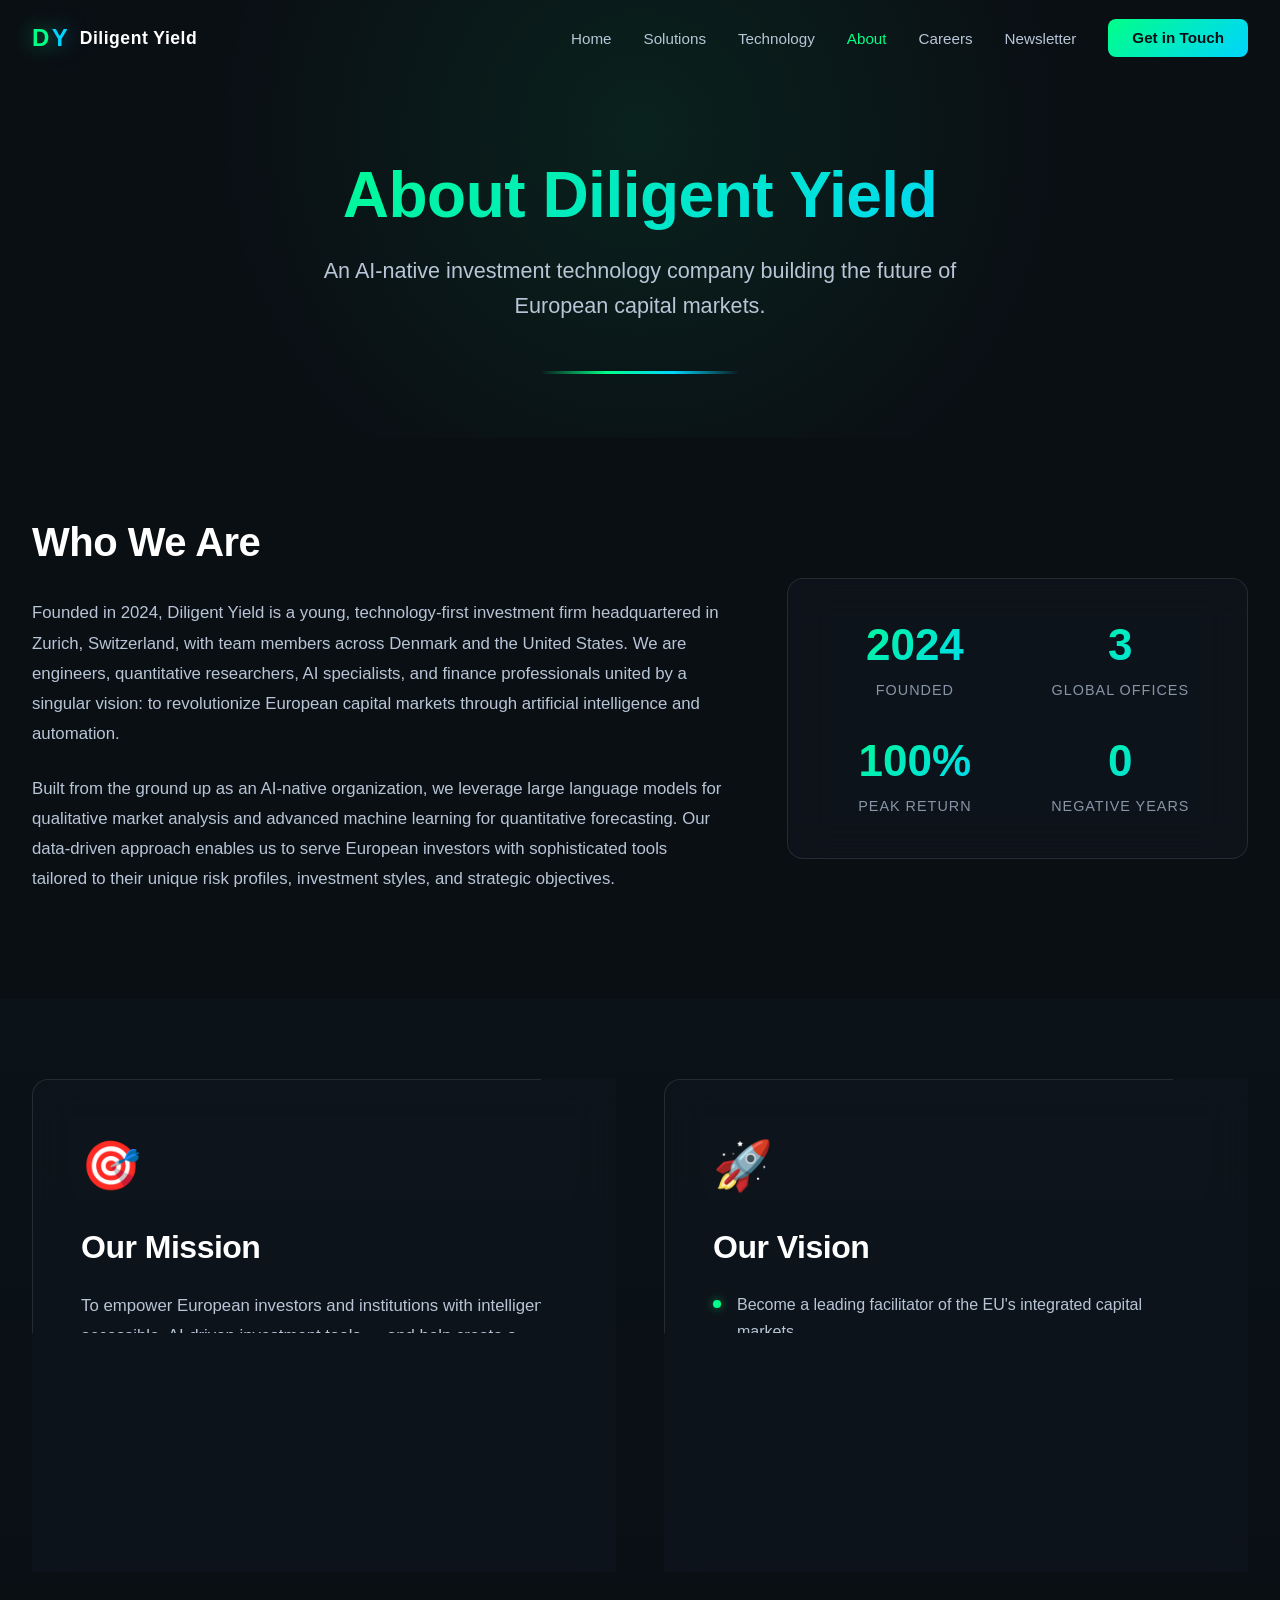
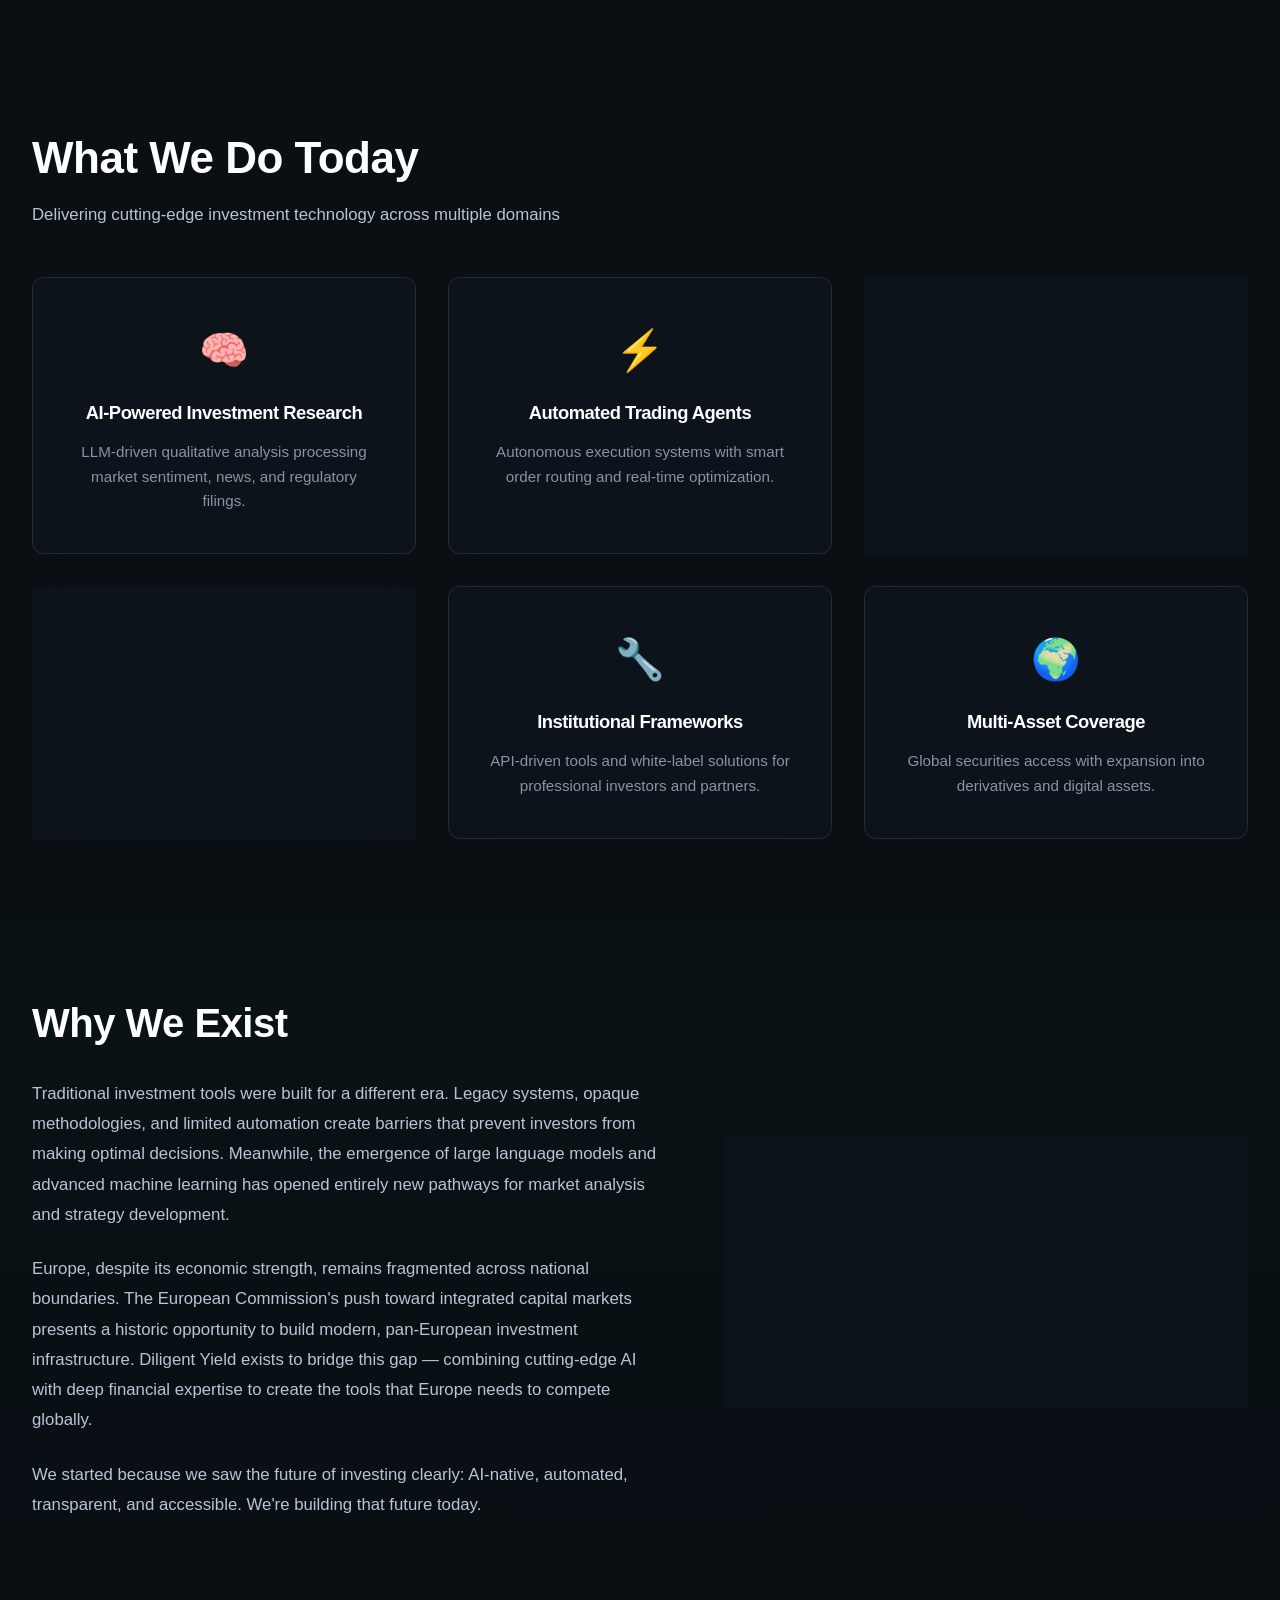
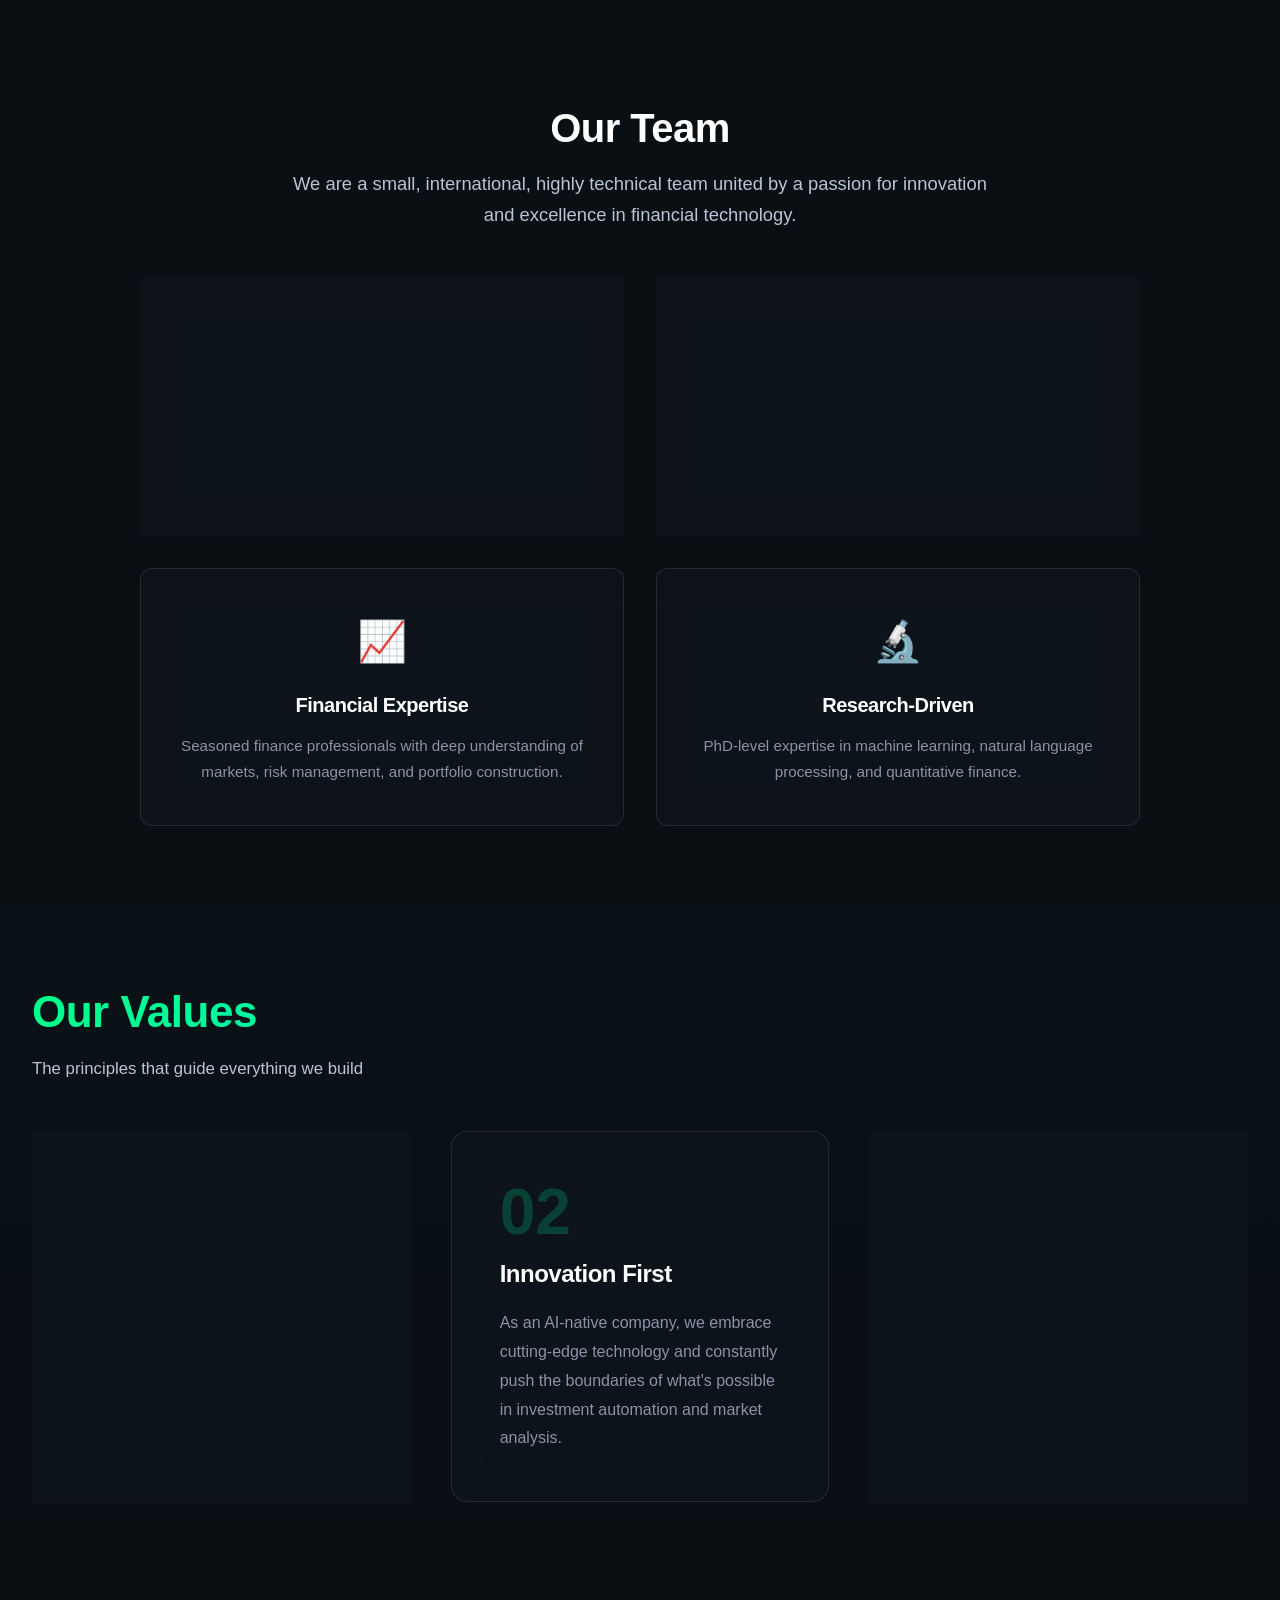
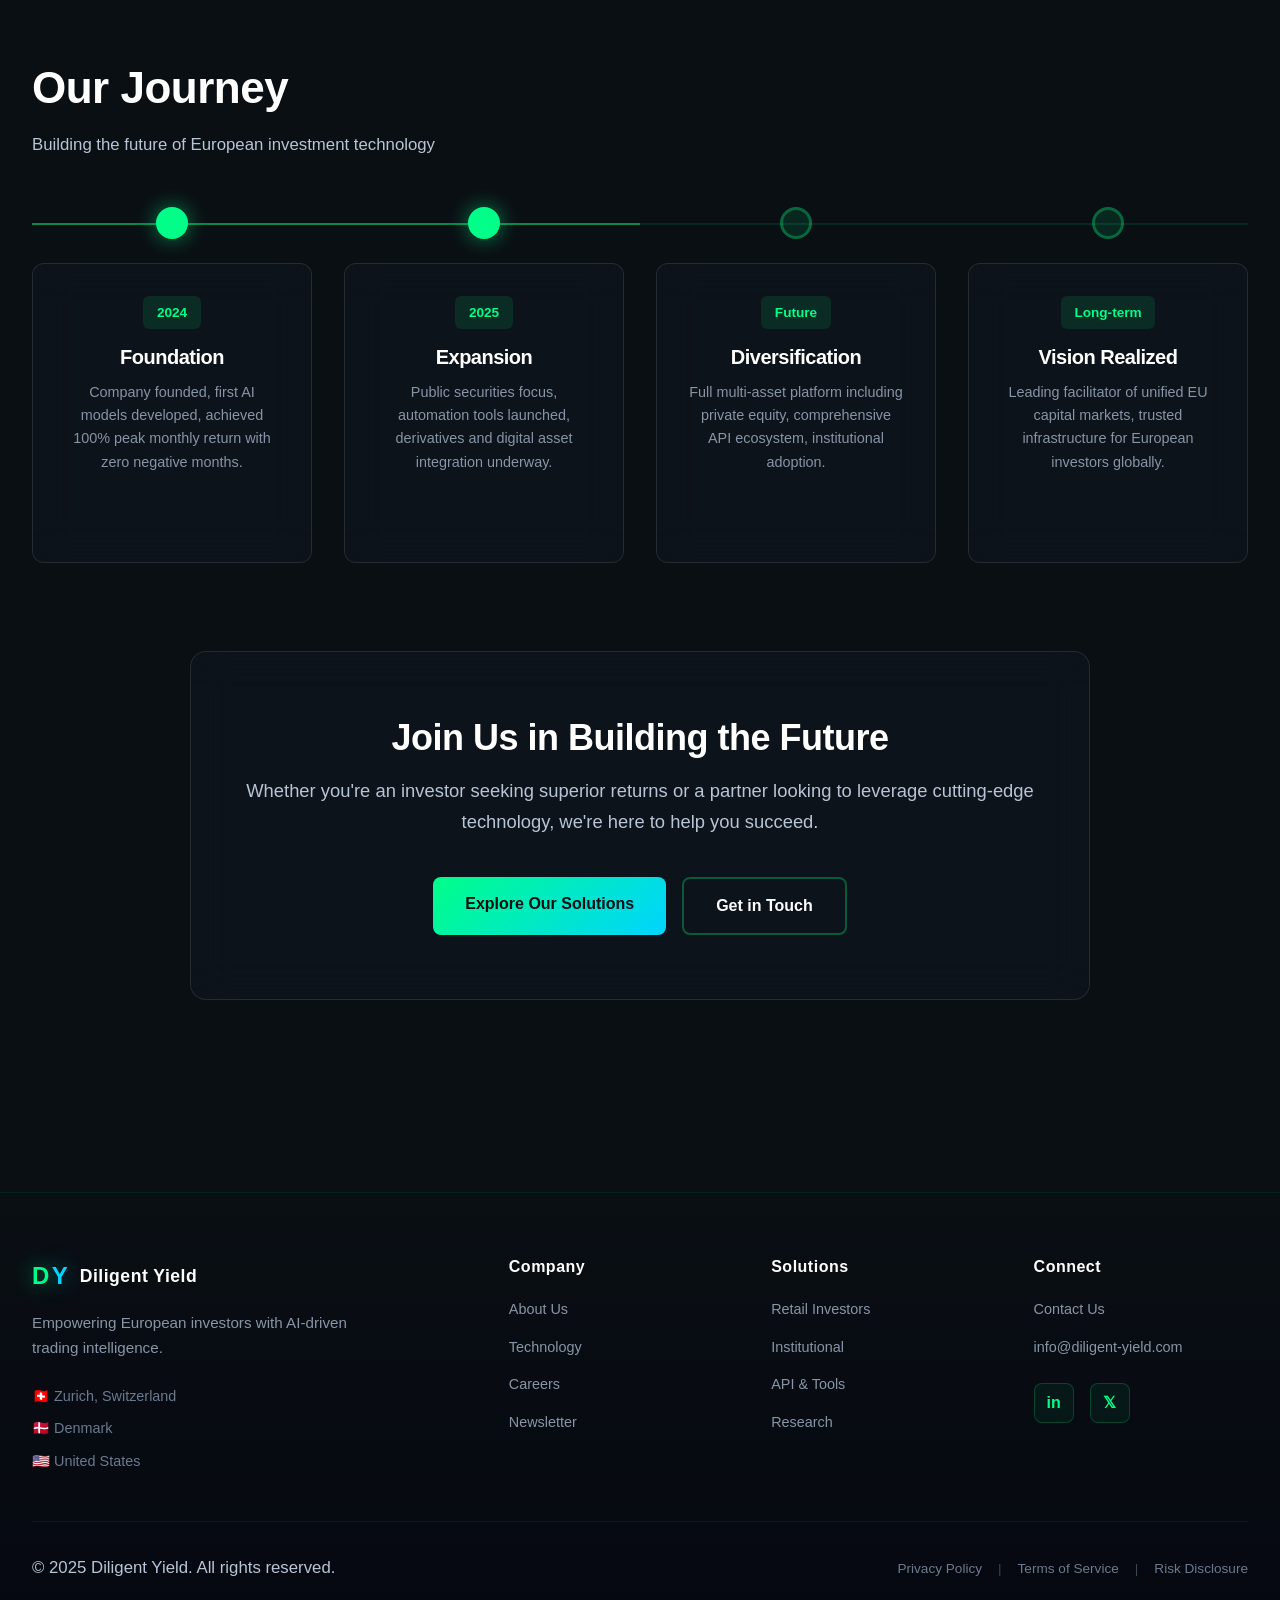
==== about.html @ 65c4cd3b "contact, abouut, technology, careers" ====
<!DOCTYPE html>
<html lang="en">
<head>
  <meta charset="UTF-8">
  <meta name="viewport" content="width=device-width, initial-scale=1.0">
  <meta name="description" content="Learn about Diligent Yield - AI-native investment technology company building the future of European capital markets since 2024.">
  <title>About Us | Diligent Yield</title>
  
  <!-- CSS -->
  <link rel="stylesheet" href="assets/css/main.css">
  <link rel="stylesheet" href="assets/css/navbar.css">
  <link rel="stylesheet" href="assets/css/footer.css">
  <link rel="stylesheet" href="assets/css/about.css">
</head>
<body>
  
  <!-- Navbar -->
  <nav class="navbar" id="navbar">
    <div class="nav-container">
      <a href="index.html" class="nav-logo">
        <div class="logo-icon">
          <span class="logo-d">D</span>
          <span class="logo-y">Y</span>
        </div>
        <span class="logo-text">Diligent Yield</span>
      </a>
      
      <button class="nav-toggle" id="navToggle" aria-label="Toggle navigation">
        <span class="hamburger"></span>
        <span class="hamburger"></span>
        <span class="hamburger"></span>
      </button>
      
      <ul class="nav-menu" id="navMenu">
        <li class="nav-item">
          <a href="index.html" class="nav-link">Home</a>
        </li>
        <li class="nav-item">
          <a href="solutions.html" class="nav-link">Solutions</a>
        </li>
        <li class="nav-item">
          <a href="technology.html" class="nav-link">Technology</a>
        </li>
        <li class="nav-item">
          <a href="about.html" class="nav-link">About</a>
        </li>
        <li class="nav-item">
          <a href="careers.html" class="nav-link">Careers</a>
        </li>
        <li class="nav-item">
          <a href="newsletter.html" class="nav-link">Newsletter</a>
        </li>
        <li class="nav-item">
          <a href="contact.html" class="nav-link nav-link-cta">Get in Touch</a>
        </li>
      </ul>
    </div>
  </nav>

  <!-- Hero Header -->
  <section class="about-hero">
    <div class="container">
      <div class="hero-content">
        <h1>About Diligent Yield</h1>
        <p class="hero-subtitle">
          An AI-native investment technology company building the future of European capital markets.
        </p>
      </div>
    </div>
    <div class="hero-divider"></div>
  </section>

  <!-- Company Overview -->
  <section class="section company-overview">
    <div class="container">
      <div class="overview-content">
        <div class="overview-text">
          <h2>Who We Are</h2>
          <p>
            Founded in 2024, Diligent Yield is a young, technology-first investment firm headquartered 
            in Zurich, Switzerland, with team members across Denmark and the United States. We are 
            engineers, quantitative researchers, AI specialists, and finance professionals united by 
            a singular vision: to revolutionize European capital markets through artificial intelligence 
            and automation.
          </p>
          <p>
            Built from the ground up as an AI-native organization, we leverage large language models 
            for qualitative market analysis and advanced machine learning for quantitative forecasting. 
            Our data-driven approach enables us to serve European investors with sophisticated tools 
            tailored to their unique risk profiles, investment styles, and strategic objectives.
          </p>
        </div>
        <div class="overview-stats glass">
          <div class="stat-block">
            <div class="stat-number">2024</div>
            <div class="stat-label">Founded</div>
          </div>
          <div class="stat-block">
            <div class="stat-number">3</div>
            <div class="stat-label">Global Offices</div>
          </div>
          <div class="stat-block">
            <div class="stat-number">100%</div>
            <div class="stat-label">Peak Return</div>
          </div>
          <div class="stat-block">
            <div class="stat-number">0</div>
            <div class="stat-label">Negative Years</div>
          </div>
        </div>
      </div>
    </div>
  </section>

  <!-- Mission & Vision -->
  <section class="section mission-vision">
    <div class="container">
      <div class="mission-vision-grid">
        
        <!-- Mission -->
        <div class="mission-box glass">
          <div class="box-icon">🎯</div>
          <h2>Our Mission</h2>
          <p>
            To empower European investors and institutions with intelligent, accessible, AI-driven 
            investment tools — and help create a unified, competitive EU capital market.
          </p>
          <p class="box-detail">
            We believe that sophisticated investment technology should not be limited to large 
            institutions. By democratizing access to institutional-grade analytics and automation, 
            we enable retail and institutional investors alike to compete on a global stage.
          </p>
        </div>
        
        <!-- Vision -->
        <div class="vision-box glass">
          <div class="box-icon">🚀</div>
          <h2>Our Vision</h2>
          <div class="vision-list">
            <div class="vision-item">
              <span class="vision-bullet"></span>
              <span>Become a leading facilitator of the EU's integrated capital markets</span>
            </div>
            <div class="vision-item">
              <span class="vision-bullet"></span>
              <span>Use AI, automation, and global data to make Europe more competitive</span>
            </div>
            <div class="vision-item">
              <span class="vision-bullet"></span>
              <span>Provide equal access to global securities for all EU investors</span>
            </div>
            <div class="vision-item">
              <span class="vision-bullet"></span>
              <span>Build infrastructure that institutions and retail investors rely on</span>
            </div>
          </div>
        </div>
        
      </div>
    </div>
  </section>

  <!-- What We Do Today -->
  <section class="section what-we-do">
    <div class="container">
      <div class="section-header">
        <h2>What We Do Today</h2>
        <p>Delivering cutting-edge investment technology across multiple domains</p>
      </div>
      
      <div class="capabilities-grid">
        <div class="capability-card glass">
          <div class="capability-icon">🧠</div>
          <h3>AI-Powered Investment Research</h3>
          <p>LLM-driven qualitative analysis processing market sentiment, news, and regulatory filings.</p>
        </div>
        
        <div class="capability-card glass">
          <div class="capability-icon">⚡</div>
          <h3>Automated Trading Agents</h3>
          <p>Autonomous execution systems with smart order routing and real-time optimization.</p>
        </div>
        
        <div class="capability-card glass">
          <div class="capability-icon">📊</div>
          <h3>ML-Based Quantitative Models</h3>
          <p>Advanced forecasting using ensemble methods, neural networks, and factor models.</p>
        </div>
        
        <div class="capability-card glass">
          <div class="capability-icon">💼</div>
          <h3>Managed Funds & Portfolios</h3>
          <p>AI-enhanced strategies delivering consistent risk-adjusted returns for clients.</p>
        </div>
        
        <div class="capability-card glass">
          <div class="capability-icon">🔧</div>
          <h3>Institutional Frameworks</h3>
          <p>API-driven tools and white-label solutions for professional investors and partners.</p>
        </div>
        
        <div class="capability-card glass">
          <div class="capability-icon">🌍</div>
          <h3>Multi-Asset Coverage</h3>
          <p>Global securities access with expansion into derivatives and digital assets.</p>
        </div>
      </div>
    </div>
  </section>

  <!-- Our Story -->
  <section class="section our-story">
    <div class="container">
      <div class="story-content">
        <div class="story-text">
          <h2>Why We Exist</h2>
          <p>
            Traditional investment tools were built for a different era. Legacy systems, opaque 
            methodologies, and limited automation create barriers that prevent investors from 
            making optimal decisions. Meanwhile, the emergence of large language models and 
            advanced machine learning has opened entirely new pathways for market analysis and 
            strategy development.
          </p>
          <p>
            Europe, despite its economic strength, remains fragmented across national boundaries. 
            The European Commission's push toward integrated capital markets presents a historic 
            opportunity to build modern, pan-European investment infrastructure. Diligent Yield 
            exists to bridge this gap — combining cutting-edge AI with deep financial expertise 
            to create the tools that Europe needs to compete globally.
          </p>
          <p>
            We started because we saw the future of investing clearly: AI-native, automated, 
            transparent, and accessible. We're building that future today.
          </p>
        </div>
        <div class="story-visual glass">
          <div class="visual-elements">
            <div class="element-row">
              <div class="element-box">
                <span class="element-label">Legacy Systems</span>
                <div class="element-bar old"></div>
              </div>
              <div class="element-arrow">→</div>
              <div class="element-box">
                <span class="element-label">AI-Native Platform</span>
                <div class="element-bar new"></div>
              </div>
            </div>
            <div class="element-row">
              <div class="element-box">
                <span class="element-label">Fragmented Markets</span>
                <div class="element-bar old"></div>
              </div>
              <div class="element-arrow">→</div>
              <div class="element-box">
                <span class="element-label">Unified EU Access</span>
                <div class="element-bar new"></div>
              </div>
            </div>
            <div class="element-row">
              <div class="element-box">
                <span class="element-label">Manual Analysis</span>
                <div class="element-bar old"></div>
              </div>
              <div class="element-arrow">→</div>
              <div class="element-box">
                <span class="element-label">Automated Intelligence</span>
                <div class="element-bar new"></div>
              </div>
            </div>
          </div>
        </div>
      </div>
    </div>
  </section>

  <!-- Our Team -->
  <section class="section our-team">
    <div class="container">
      <div class="team-content">
        <h2>Our Team</h2>
        <p class="team-intro">
          We are a small, international, highly technical team united by a passion for innovation 
          and excellence in financial technology.
        </p>
        
        <div class="team-grid">
          <div class="team-attribute glass">
            <div class="attribute-icon">🇨🇭🇩🇰🇺🇸</div>
            <h3>Global Perspective</h3>
            <p>Based in Zurich, with expertise spanning Denmark and the United States, bringing diverse market insights.</p>
          </div>
          
          <div class="team-attribute glass">
            <div class="attribute-icon">⚙️</div>
            <h3>Technical Excellence</h3>
            <p>Engineers, quantitative researchers, AI specialists, and software architects building production-grade systems.</p>
          </div>
          
          <div class="team-attribute glass">
            <div class="attribute-icon">📈</div>
            <h3>Financial Expertise</h3>
            <p>Seasoned finance professionals with deep understanding of markets, risk management, and portfolio construction.</p>
          </div>
          
          <div class="team-attribute glass">
            <div class="attribute-icon">🔬</div>
            <h3>Research-Driven</h3>
            <p>PhD-level expertise in machine learning, natural language processing, and quantitative finance.</p>
          </div>
        </div>
      </div>
    </div>
  </section>

  <!-- Our Values -->
  <section class="section our-values">
    <div class="container">
      <div class="section-header">
        <h2 class="gradient-text">Our Values</h2>
        <p>The principles that guide everything we build</p>
      </div>
      
      <div class="values-grid">
        <div class="value-card glass">
          <div class="value-number">01</div>
          <h3>Integrity & Responsibility</h3>
          <p>
            We handle investors' capital with the utmost care and transparency. Every decision 
            is made with fiduciary responsibility at its core, ensuring that trust is never 
            compromised.
          </p>
        </div>
        
        <div class="value-card glass">
          <div class="value-number">02</div>
          <h3>Innovation First</h3>
          <p>
            As an AI-native company, we embrace cutting-edge technology and constantly push the 
            boundaries of what's possible in investment automation and market analysis.
          </p>
        </div>
        
        <div class="value-card glass">
          <div class="value-number">03</div>
          <h3>Transparency & Trust</h3>
          <p>
            Clear communication, explainable models, and honest reporting form the foundation of 
            our relationship with clients. We believe in radical transparency in how we operate.
          </p>
        </div>
      </div>
    </div>
  </section>

  <!-- Timeline -->
  <section class="section company-timeline">
    <div class="container">
      <div class="section-header">
        <h2>Our Journey</h2>
        <p>Building the future of European investment technology</p>
      </div>
      
      <div class="timeline-horizontal">
        <div class="timeline-stage active">
          <div class="stage-marker"></div>
          <div class="stage-content glass">
            <span class="stage-year">2024</span>
            <h3>Foundation</h3>
            <p>Company founded, first AI models developed, achieved 100% peak monthly return with zero negative months.</p>
          </div>
        </div>
        
        <div class="timeline-stage active">
          <div class="stage-marker"></div>
          <div class="stage-content glass">
            <span class="stage-year">2025</span>
            <h3>Expansion</h3>
            <p>Public securities focus, automation tools launched, derivatives and digital asset integration underway.</p>
          </div>
        </div>
        
        <div class="timeline-stage">
          <div class="stage-marker"></div>
          <div class="stage-content glass">
            <span class="stage-year">Future</span>
            <h3>Diversification</h3>
            <p>Full multi-asset platform including private equity, comprehensive API ecosystem, institutional adoption.</p>
          </div>
        </div>
        
        <div class="timeline-stage">
          <div class="stage-marker"></div>
          <div class="stage-content glass">
            <span class="stage-year">Long-term</span>
            <h3>Vision Realized</h3>
            <p>Leading facilitator of unified EU capital markets, trusted infrastructure for European investors globally.</p>
          </div>
        </div>
      </div>
    </div>
  </section>

  <!-- CTA Section -->
  <section class="section about-cta">
    <div class="container">
      <div class="cta-content glass">
        <h2>Join Us in Building the Future</h2>
        <p>
          Whether you're an investor seeking superior returns or a partner looking to leverage 
          cutting-edge technology, we're here to help you succeed.
        </p>
        <div class="cta-buttons">
          <a href="solutions.html" class="btn btn-primary">Explore Our Solutions</a>
          <a href="contact.html" class="btn btn-secondary">Get in Touch</a>
        </div>
      </div>
    </div>
  </section>

  <!-- Footer -->
  <footer class="footer">
    <div class="footer-container">
      <div class="footer-grid">
        <div class="footer-column footer-brand">
          <div class="footer-logo">
            <div class="logo-icon">
              <span class="logo-d">D</span>
              <span class="logo-y">Y</span>
            </div>
            <span class="logo-text">Diligent Yield</span>
          </div>
          <p class="footer-tagline">Empowering European investors with AI-driven trading intelligence.</p>
          <div class="footer-locations">
            <p>🇨🇭 Zurich, Switzerland</p>
            <p>🇩🇰 Denmark</p>
            <p>🇺🇸 United States</p>
          </div>
        </div>
        
        <div class="footer-column">
          <h4 class="footer-heading">Company</h4>
          <ul class="footer-links">
            <li><a href="about.html">About Us</a></li>
            <li><a href="technology.html">Technology</a></li>
            <li><a href="careers.html">Careers</a></li>
            <li><a href="newsletter.html">Newsletter</a></li>
          </ul>
        </div>
        
        <div class="footer-column">
          <h4 class="footer-heading">Solutions</h4>
          <ul class="footer-links">
            <li><a href="solutions.html#retail">Retail Investors</a></li>
            <li><a href="solutions.html#institutional">Institutional</a></li>
            <li><a href="solutions.html#api">API & Tools</a></li>
            <li><a href="solutions.html#research">Research</a></li>
          </ul>
        </div>
        
        <div class="footer-column">
          <h4 class="footer-heading">Connect</h4>
          <ul class="footer-links">
            <li><a href="contact.html">Contact Us</a></li>
            <li><a href="mailto:info@diligent-yield.com">info@diligent-yield.com</a></li>
          </ul>
          <div class="footer-social">
            <a href="#" aria-label="LinkedIn" class="social-link">in</a>
            <a href="#" aria-label="Twitter" class="social-link">𝕏</a>
          </div>
        </div>
      </div>
      
      <div class="footer-bottom">
        <p>&copy; 2025 Diligent Yield. All rights reserved.</p>
        <div class="footer-legal">
          <a href="#">Privacy Policy</a>
          <span class="separator">|</span>
          <a href="#">Terms of Service</a>
          <span class="separator">|</span>
          <a href="#">Risk Disclosure</a>
        </div>
      </div>
    </div>
  </footer>

  <!-- JavaScript -->
  <script src="assets/js/navbar.js"></script>
  <script src="assets/js/animations.js"></script>
</body>
</html>
---- assets/css/main.css ----
/* Global Styles */
* {
  margin: 0;
  padding: 0;
  box-sizing: border-box;
}

:root {
  /* Colors */
  --primary-green: #00ff88;
  --primary-teal: #00d4ff;
  --primary-blue: #0066ff;
  --dark-bg: #0a0f14;
  --darker-bg: #050810;
  --card-bg: rgba(15, 23, 30, 0.8);
  --text-primary: #ffffff;
  --text-secondary: #b8c5d6;
  --text-muted: #8895a7;
  
  /* Gradients */
  --gradient-primary: linear-gradient(135deg, #00ff88, #00d4ff);
  --gradient-secondary: linear-gradient(135deg, #00d4ff, #0066ff);
  --gradient-bg: linear-gradient(180deg, #0a0f14 0%, #050810 100%);
  
  /* Spacing */
  --section-padding: 6rem 0;
  --container-max-width: 1400px;
  
  /* Border Radius */
  --radius-sm: 8px;
  --radius-md: 12px;
  --radius-lg: 16px;
}

body {
  font-family: -apple-system, BlinkMacSystemFont, 'Segoe UI', 'Roboto', 'Oxygen', 'Ubuntu', 'Cantarell', sans-serif;
  background: var(--dark-bg);
  color: var(--text-primary);
  line-height: 1.6;
  overflow-x: hidden;
  -webkit-font-smoothing: antialiased;
  -moz-osx-font-smoothing: grayscale;
}

/* Container */
.container {
  max-width: var(--container-max-width);
  margin: 0 auto;
  padding: 0 2rem;
}

/* Section */
.section {
  padding: var(--section-padding);
  position: relative;
}

/* Typography */
h1, h2, h3, h4, h5, h6 {
  font-weight: 700;
  line-height: 1.2;
  letter-spacing: -0.5px;
}

h1 {
  font-size: 3.5rem;
  background: var(--gradient-primary);
  -webkit-background-clip: text;
  -webkit-text-fill-color: transparent;
  background-clip: text;
}

h2 {
  font-size: 2.75rem;
  margin-bottom: 1rem;
}

h3 {
  font-size: 1.75rem;
  margin-bottom: 0.75rem;
}

p {
  color: var(--text-secondary);
  font-size: 1.05rem;
  line-height: 1.7;
}

/* Buttons */
.btn {
  display: inline-block;
  padding: 0.875rem 2rem;
  border-radius: var(--radius-sm);
  font-size: 1rem;
  font-weight: 600;
  text-decoration: none;
  transition: all 0.3s ease;
  border: none;
  cursor: pointer;
  text-align: center;
}

.btn-primary {
  background: var(--gradient-primary);
  color: var(--dark-bg);
}

.btn-primary:hover {
  transform: translateY(-3px);
  box-shadow: 0 10px 30px rgba(0, 255, 136, 0.3);
}

.btn-secondary {
  background: transparent;
  color: var(--text-primary);
  border: 2px solid rgba(0, 255, 136, 0.3);
}

.btn-secondary:hover {
  border-color: var(--primary-green);
  background: rgba(0, 255, 136, 0.1);
}

/* Cards */
.card {
  background: var(--card-bg);
  backdrop-filter: blur(20px);
  border: 1px solid rgba(0, 255, 136, 0.1);
  border-radius: var(--radius-md);
  padding: 2rem;
  transition: all 0.3s ease;
}

.card:hover {
  transform: translateY(-5px);
  border-color: rgba(0, 255, 136, 0.3);
  box-shadow: 0 15px 40px rgba(0, 255, 136, 0.15);
}

/* Glassmorphism effect */
.glass {
  background: rgba(15, 23, 30, 0.6);
  backdrop-filter: blur(20px);
  border: 1px solid rgba(255, 255, 255, 0.1);
  border-radius: var(--radius-md);
}

/* Grid Layouts */
.grid {
  display: grid;
  gap: 2rem;
}

.grid-2 {
  grid-template-columns: repeat(2, 1fr);
}

.grid-3 {
  grid-template-columns: repeat(3, 1fr);
}

.grid-4 {
  grid-template-columns: repeat(4, 1fr);
}

/* Animations */
@keyframes fadeInUp {
  from {
    opacity: 0;
    transform: translateY(30px);
  }
  to {
    opacity: 1;
    transform: translateY(0);
  }
}

.fade-in-up {
  animation: fadeInUp 0.8s ease forwards;
}

/* Gradient Text */
.gradient-text {
  background: var(--gradient-primary);
  -webkit-background-clip: text;
  -webkit-text-fill-color: transparent;
  background-clip: text;
}

/* Divider */
.divider {
  height: 1px;
  background: linear-gradient(90deg, transparent, rgba(0, 255, 136, 0.3), transparent);
  margin: 4rem 0;
}

/* Scroll padding for fixed navbar */
html {
  scroll-padding-top: 100px;
  scroll-behavior: smooth;
}

/* Responsive Typography */
@media (max-width: 992px) {
  h1 {
    font-size: 2.75rem;
  }
  
  h2 {
    font-size: 2.25rem;
  }
  
  h3 {
    font-size: 1.5rem;
  }
}

@media (max-width: 768px) {
  :root {
    --section-padding: 4rem 0;
  }
  
  h1 {
    font-size: 2.25rem;
  }
  
  h2 {
    font-size: 1.875rem;
  }
  
  .grid-2,
  .grid-3,
  .grid-4 {
    grid-template-columns: 1fr;
  }
  
  .container {
    padding: 0 1.5rem;
  }
}

@media (max-width: 576px) {
  h1 {
    font-size: 1.875rem;
  }
  
  h2 {
    font-size: 1.625rem;
  }
  
  p {
    font-size: 1rem;
  }
  
  .btn {
    padding: 0.75rem 1.5rem;
    font-size: 0.95rem;
  }
}
---- assets/css/navbar.css ----
/* Navbar Styles */
.navbar {
  position: fixed;
  top: 0;
  left: 0;
  width: 100%;
  z-index: 1000;
  transition: all 0.3s ease;
  padding: 1.2rem 0;
}

.navbar.scrolled {
  background: rgba(10, 15, 20, 0.95);
  backdrop-filter: blur(20px);
  box-shadow: 0 4px 30px rgba(0, 255, 136, 0.1);
  border-bottom: 1px solid rgba(0, 255, 136, 0.1);
}

.nav-container {
  max-width: 1400px;
  margin: 0 auto;
  padding: 0 2rem;
  display: flex;
  justify-content: space-between;
  align-items: center;
}

/* Logo */
.nav-logo {
  display: flex;
  align-items: center;
  gap: 0.75rem;
  text-decoration: none;
  transition: transform 0.3s ease;
}

.nav-logo:hover {
  transform: translateY(-2px);
}

.logo-icon {
  display: flex;
  align-items: center;
  gap: 0.15rem;
  font-size: 1.5rem;
  font-weight: 700;
}

.logo-d {
  color: #00ff88;
  text-shadow: 0 0 20px rgba(0, 255, 136, 0.5);
}

.logo-y {
  color: #00d4ff;
  text-shadow: 0 0 20px rgba(0, 212, 255, 0.5);
}

.logo-text {
  color: #ffffff;
  font-size: 1.1rem;
  font-weight: 600;
  letter-spacing: 0.5px;
}

/* Navigation Menu */
.nav-menu {
  display: flex;
  list-style: none;
  gap: 2rem;
  align-items: center;
  margin: 0;
  padding: 0;
}

.nav-link {
  color: #b8c5d6;
  text-decoration: none;
  font-size: 0.95rem;
  font-weight: 500;
  transition: all 0.3s ease;
  padding: 0.5rem 0;
  position: relative;
}

.nav-link::after {
  content: '';
  position: absolute;
  bottom: 0;
  left: 0;
  width: 0;
  height: 2px;
  background: linear-gradient(90deg, #00ff88, #00d4ff);
  transition: width 0.3s ease;
}

.nav-link:hover {
  color: #ffffff;
}

.nav-link:hover::after {
  width: 100%;
}

/* CTA Button */
.nav-link-cta {
  background: linear-gradient(135deg, #00ff88, #00d4ff);
  color: #0a0f14;
  padding: 0.65rem 1.5rem;
  border-radius: 8px;
  font-weight: 600;
  transition: all 0.3s ease;
}

.nav-link-cta::after {
  display: none;
}

.nav-link-cta:hover {
  transform: translateY(-2px);
  box-shadow: 0 8px 25px rgba(0, 255, 136, 0.3);
  color: #0a0f14;
}

/* Mobile Toggle */
.nav-toggle {
  display: none;
  flex-direction: column;
  gap: 0.4rem;
  background: none;
  border: none;
  cursor: pointer;
  padding: 0.5rem;
}

.hamburger {
  width: 25px;
  height: 2px;
  background: #00ff88;
  transition: all 0.3s ease;
  border-radius: 2px;
}

/* Responsive */
@media (max-width: 768px) {
  .nav-toggle {
    display: flex;
  }
  
  .nav-menu {
    position: fixed;
    top: 70px;
    left: -100%;
    flex-direction: column;
    background: rgba(10, 15, 20, 0.98);
    backdrop-filter: blur(20px);
    width: 100%;
    padding: 2rem;
    gap: 1.5rem;
    transition: left 0.3s ease;
    box-shadow: 0 4px 30px rgba(0, 0, 0, 0.5);
    border-top: 1px solid rgba(0, 255, 136, 0.1);
  }
  
  .nav-menu.active {
    left: 0;
  }
  
  .nav-item {
    width: 100%;
    text-align: center;
  }
  
  .nav-link {
    display: block;
    padding: 0.75rem;
  }
  
  .nav-toggle.active .hamburger:nth-child(1) {
    transform: rotate(45deg) translate(6px, 6px);
  }
  
  .nav-toggle.active .hamburger:nth-child(2) {
    opacity: 0;
  }
  
  .nav-toggle.active .hamburger:nth-child(3) {
    transform: rotate(-45deg) translate(6px, -6px);
  }
}
---- assets/css/footer.css ----
/* Footer Styles */
.footer {
  background: linear-gradient(180deg, #0a0f14 0%, #050810 100%);
  border-top: 1px solid rgba(0, 255, 136, 0.1);
  padding: 4rem 0 2rem;
  margin-top: 6rem;
}

.footer-container {
  max-width: 1400px;
  margin: 0 auto;
  padding: 0 2rem;
}

.footer-grid {
  display: grid;
  grid-template-columns: 2fr 1fr 1fr 1fr;
  gap: 3rem;
  margin-bottom: 3rem;
}

/* Brand Column */
.footer-brand {
  max-width: 350px;
}

.footer-logo {
  display: flex;
  align-items: center;
  gap: 0.75rem;
  margin-bottom: 1rem;
}

.footer-tagline {
  color: #8895a7;
  line-height: 1.6;
  margin-bottom: 1.5rem;
  font-size: 0.95rem;
}

.footer-locations {
  display: flex;
  flex-direction: column;
  gap: 0.5rem;
}

.footer-locations p {
  color: #6b7a8f;
  font-size: 0.9rem;
  margin: 0;
}

/* Footer Columns */
.footer-column {
  display: flex;
  flex-direction: column;
}

.footer-heading {
  color: #ffffff;
  font-size: 1rem;
  font-weight: 600;
  margin-bottom: 1.25rem;
  letter-spacing: 0.5px;
}

.footer-links {
  list-style: none;
  padding: 0;
  margin: 0;
  display: flex;
  flex-direction: column;
  gap: 0.75rem;
}

.footer-links a {
  color: #8895a7;
  text-decoration: none;
  font-size: 0.9rem;
  transition: all 0.3s ease;
  display: inline-block;
}

.footer-links a:hover {
  color: #00ff88;
  transform: translateX(5px);
}

/* Social Links */
.footer-social {
  display: flex;
  gap: 1rem;
  margin-top: 1.5rem;
}

.social-link {
  width: 40px;
  height: 40px;
  border-radius: 8px;
  background: rgba(0, 255, 136, 0.05);
  border: 1px solid rgba(0, 255, 136, 0.2);
  display: flex;
  align-items: center;
  justify-content: center;
  color: #00ff88;
  text-decoration: none;
  font-weight: 600;
  transition: all 0.3s ease;
}

.social-link:hover {
  background: rgba(0, 255, 136, 0.15);
  border-color: #00ff88;
  transform: translateY(-3px);
  box-shadow: 0 8px 20px rgba(0, 255, 136, 0.2);
}

/* Footer Bottom */
.footer-bottom {
  display: flex;
  justify-content: space-between;
  align-items: center;
  padding-top: 2rem;
  border-top: 1px solid rgba(255, 255, 255, 0.05);
  color: #6b7a8f;
  font-size: 0.85rem;
}

.footer-legal {
  display: flex;
  gap: 1rem;
  align-items: center;
}

.footer-legal a {
  color: #6b7a8f;
  text-decoration: none;
  transition: color 0.3s ease;
}

.footer-legal a:hover {
  color: #00ff88;
}

.separator {
  color: #3a4855;
}

/* Responsive */
@media (max-width: 992px) {
  .footer-grid {
    grid-template-columns: 1fr 1fr;
    gap: 2.5rem;
  }
  
  .footer-brand {
    grid-column: 1 / -1;
    max-width: 100%;
  }
}

@media (max-width: 576px) {
  .footer {
    padding: 3rem 0 1.5rem;
  }
  
  .footer-grid {
    grid-template-columns: 1fr;
    gap: 2rem;
  }
  
  .footer-bottom {
    flex-direction: column;
    gap: 1rem;
    text-align: center;
  }
  
  .footer-legal {
    flex-wrap: wrap;
    justify-content: center;
  }
}
---- assets/css/about.css ----
/* About Page Styles */

/* Hero Header */
.about-hero {
  padding: 10rem 0 4rem;
  text-align: center;
  position: relative;
  background: radial-gradient(circle at 50% 30%, rgba(0, 255, 136, 0.08) 0%, transparent 60%);
}

.about-hero .hero-content {
  max-width: 800px;
  margin: 0 auto;
}

.about-hero h1 {
  font-size: 4rem;
  margin-bottom: 1.5rem;
  line-height: 1.1;
}

.hero-subtitle {
  font-size: 1.35rem;
  color: #b8c5d6;
  line-height: 1.6;
  max-width: 700px;
  margin: 0 auto;
}

.hero-divider {
  max-width: 200px;
  height: 3px;
  background: linear-gradient(90deg, transparent, #00ff88, #00d4ff, transparent);
  margin: 3rem auto 0;
  border-radius: 2px;
}

/* Company Overview */
.company-overview {
  padding: 5rem 0;
}

.overview-content {
  display: grid;
  grid-template-columns: 1.5fr 1fr;
  gap: 4rem;
  align-items: center;
}

.overview-text h2 {
  color: #ffffff;
  margin-bottom: 2rem;
  font-size: 2.5rem;
}

.overview-text p {
  color: #b8c5d6;
  line-height: 1.8;
  margin-bottom: 1.5rem;
  font-size: 1.05rem;
}

.overview-stats {
  padding: 2.5rem;
  border-radius: 16px;
  display: grid;
  grid-template-columns: 1fr 1fr;
  gap: 2rem;
}

.stat-block {
  text-align: center;
}

.stat-number {
  font-size: 2.75rem;
  font-weight: 700;
  background: linear-gradient(135deg, #00ff88, #00d4ff);
  -webkit-background-clip: text;
  -webkit-text-fill-color: transparent;
  background-clip: text;
  line-height: 1.2;
  margin-bottom: 0.5rem;
}

.stat-label {
  color: #8895a7;
  font-size: 0.9rem;
  text-transform: uppercase;
  letter-spacing: 1px;
}

/* Mission & Vision */
.mission-vision {
  padding: 5rem 0;
  background: linear-gradient(180deg, rgba(0, 212, 255, 0.02) 0%, transparent 100%);
}

.mission-vision-grid {
  display: grid;
  grid-template-columns: 1fr 1fr;
  gap: 3rem;
}

.mission-box,
.vision-box {
  padding: 3rem;
  border-radius: 16px;
  transition: all 0.3s ease;
}

.mission-box:hover,
.vision-box:hover {
  transform: translateY(-5px);
  border-color: rgba(0, 255, 136, 0.3);
  box-shadow: 0 20px 50px rgba(0, 255, 136, 0.1);
}

.box-icon {
  font-size: 3rem;
  margin-bottom: 1.5rem;
}

.mission-box h2,
.vision-box h2 {
  color: #ffffff;
  margin-bottom: 1.5rem;
  font-size: 2rem;
}

.mission-box p {
  color: #b8c5d6;
  line-height: 1.8;
  margin-bottom: 1rem;
}

.box-detail {
  color: #8895a7;
  font-size: 0.95rem;
}

.vision-list {
  display: flex;
  flex-direction: column;
  gap: 1.25rem;
  margin-top: 1.5rem;
}

.vision-item {
  display: flex;
  align-items: flex-start;
  gap: 1rem;
  color: #b8c5d6;
  line-height: 1.7;
}

.vision-bullet {
  width: 8px;
  height: 8px;
  background: #00ff88;
  border-radius: 50%;
  margin-top: 0.6rem;
  flex-shrink: 0;
  box-shadow: 0 0 10px rgba(0, 255, 136, 0.5);
}

/* What We Do */
.what-we-do {
  padding: 5rem 0;
}

.capabilities-grid {
  display: grid;
  grid-template-columns: repeat(3, 1fr);
  gap: 2rem;
  margin-top: 3rem;
}

.capability-card {
  padding: 2.5rem;
  border-radius: 12px;
  text-align: center;
  transition: all 0.3s ease;
}

.capability-card:hover {
  transform: translateY(-8px);
  border-color: rgba(0, 255, 136, 0.4);
  box-shadow: 0 15px 40px rgba(0, 255, 136, 0.15);
}

.capability-icon {
  font-size: 2.5rem;
  margin-bottom: 1.25rem;
}

.capability-card h3 {
  color: #ffffff;
  margin-bottom: 1rem;
  font-size: 1.15rem;
}

.capability-card p {
  color: #8895a7;
  line-height: 1.6;
  font-size: 0.95rem;
}

/* Our Story */
.our-story {
  padding: 5rem 0;
  background: linear-gradient(180deg, rgba(0, 255, 136, 0.02) 0%, transparent 100%);
}

.story-content {
  display: grid;
  grid-template-columns: 1.2fr 1fr;
  gap: 4rem;
  align-items: center;
}

.story-text h2 {
  color: #ffffff;
  margin-bottom: 2rem;
  font-size: 2.5rem;
}

.story-text p {
  color: #b8c5d6;
  line-height: 1.8;
  margin-bottom: 1.5rem;
  font-size: 1.05rem;
}

.story-visual {
  padding: 2.5rem;
  border-radius: 16px;
}

.visual-elements {
  display: flex;
  flex-direction: column;
  gap: 2rem;
}

.element-row {
  display: flex;
  align-items: center;
  gap: 1rem;
}

.element-box {
  flex: 1;
  display: flex;
  flex-direction: column;
  gap: 0.5rem;
}

.element-label {
  color: #8895a7;
  font-size: 0.85rem;
  font-weight: 600;
}

.element-bar {
  height: 12px;
  border-radius: 6px;
  transition: all 0.8s ease;
}

.element-bar.old {
  background: rgba(255, 100, 100, 0.3);
  width: 50%;
}

.element-bar.new {
  background: linear-gradient(90deg, #00ff88, #00d4ff);
  width: 100%;
  box-shadow: 0 0 20px rgba(0, 255, 136, 0.3);
}

.element-arrow {
  color: #00ff88;
  font-size: 1.5rem;
  font-weight: 700;
}

/* Our Team */
.our-team {
  padding: 5rem 0;
}

.team-content {
  text-align: center;
  max-width: 1000px;
  margin: 0 auto;
}

.team-content h2 {
  color: #ffffff;
  margin-bottom: 1rem;
  font-size: 2.5rem;
}

.team-intro {
  color: #b8c5d6;
  font-size: 1.15rem;
  line-height: 1.7;
  margin-bottom: 3rem;
  max-width: 700px;
  margin-left: auto;
  margin-right: auto;
}

.team-grid {
  display: grid;
  grid-template-columns: repeat(2, 1fr);
  gap: 2rem;
  margin-top: 3rem;
}

.team-attribute {
  padding: 2.5rem;
  border-radius: 12px;
  text-align: center;
  transition: all 0.3s ease;
}

.team-attribute:hover {
  transform: translateY(-5px);
  border-color: rgba(0, 255, 136, 0.3);
  box-shadow: 0 15px 40px rgba(0, 255, 136, 0.1);
}

.attribute-icon {
  font-size: 2.5rem;
  margin-bottom: 1.25rem;
}

.team-attribute h3 {
  color: #ffffff;
  margin-bottom: 1rem;
  font-size: 1.25rem;
}

.team-attribute p {
  color: #8895a7;
  line-height: 1.7;
  font-size: 0.95rem;
}

/* Our Values */
.our-values {
  padding: 5rem 0;
  background: linear-gradient(180deg, rgba(0, 212, 255, 0.02) 0%, transparent 100%);
}

.values-grid {
  display: grid;
  grid-template-columns: repeat(3, 1fr);
  gap: 2.5rem;
  margin-top: 3rem;
}

.value-card {
  padding: 3rem;
  border-radius: 16px;
  transition: all 0.3s ease;
  position: relative;
}

.value-card:hover {
  transform: translateY(-10px);
  border-color: rgba(0, 255, 136, 0.4);
  box-shadow: 0 20px 50px rgba(0, 255, 136, 0.15);
}

.value-number {
  font-size: 4rem;
  font-weight: 700;
  background: linear-gradient(135deg, #00ff88, #00d4ff);
  -webkit-background-clip: text;
  -webkit-text-fill-color: transparent;
  background-clip: text;
  line-height: 1;
  opacity: 0.2;
  margin-bottom: 1rem;
}

.value-card h3 {
  color: #ffffff;
  margin-bottom: 1.25rem;
  font-size: 1.5rem;
}

.value-card p {
  color: #8895a7;
  line-height: 1.8;
  font-size: 1rem;
}

/* Timeline */
.company-timeline {
  padding: 5rem 0;
}

.timeline-horizontal {
  display: grid;
  grid-template-columns: repeat(4, 1fr);
  gap: 2rem;
  margin-top: 3rem;
  position: relative;
}

.timeline-horizontal::before {
  content: '';
  position: absolute;
  top: 16px;
  left: 0;
  right: 0;
  height: 2px;
  background: linear-gradient(90deg, 
    rgba(0, 255, 136, 0.5) 0%, 
    rgba(0, 255, 136, 0.5) 50%, 
    rgba(0, 255, 136, 0.1) 50%, 
    rgba(0, 255, 136, 0.1) 100%
  );
  z-index: 0;
}

.timeline-stage {
  position: relative;
  z-index: 1;
}

.stage-marker {
  width: 32px;
  height: 32px;
  background: rgba(0, 255, 136, 0.1);
  border: 3px solid rgba(0, 255, 136, 0.3);
  border-radius: 50%;
  margin: 0 auto 1.5rem;
  transition: all 0.3s ease;
}

.timeline-stage.active .stage-marker {
  background: #00ff88;
  border-color: #00ff88;
  box-shadow: 0 0 20px rgba(0, 255, 136, 0.5);
}

.stage-content {
  padding: 2rem;
  border-radius: 12px;
  text-align: center;
  transition: all 0.3s ease;
  height: 100%;
}

.stage-content:hover {
  transform: translateY(-5px);
  border-color: rgba(0, 255, 136, 0.3);
}

.stage-year {
  display: inline-block;
  padding: 0.35rem 0.85rem;
  background: rgba(0, 255, 136, 0.1);
  border-radius: 6px;
  color: #00ff88;
  font-size: 0.85rem;
  font-weight: 700;
  margin-bottom: 1rem;
}

.stage-content h3 {
  color: #ffffff;
  margin-bottom: 0.75rem;
  font-size: 1.25rem;
}

.stage-content p {
  color: #8895a7;
  font-size: 0.9rem;
  line-height: 1.6;
}

/* CTA Section */
.about-cta {
  padding: 4rem 0 6rem;
}

.cta-content {
  text-align: center;
  padding: 4rem 3rem;
  border-radius: 16px;
  max-width: 900px;
  margin: 0 auto;
}

.cta-content h2 {
  color: #ffffff;
  margin-bottom: 1rem;
  font-size: 2.25rem;
}

.cta-content p {
  font-size: 1.15rem;
  color: #b8c5d6;
  margin-bottom: 2.5rem;
  line-height: 1.7;
}

.cta-buttons {
  display: flex;
  gap: 1rem;
  justify-content: center;
}

/* Responsive Design */
@media (max-width: 992px) {
  .about-hero h1 {
    font-size: 3rem;
  }
  
  .hero-subtitle {
    font-size: 1.15rem;
  }
  
  .overview-content,
  .mission-vision-grid,
  .story-content {
    grid-template-columns: 1fr;
    gap: 3rem;
  }
  
  .capabilities-grid {
    grid-template-columns: repeat(2, 1fr);
  }
  
  .team-grid {
    grid-template-columns: 1fr;
  }
  
  .values-grid {
    grid-template-columns: 1fr;
  }
  
  .timeline-horizontal {
    grid-template-columns: repeat(2, 1fr);
  }
  
  .timeline-horizontal::before {
    display: none;
  }
}

@media (max-width: 768px) {
  .about-hero {
    padding: 8rem 0 3rem;
  }
  
  .about-hero h1 {
    font-size: 2.5rem;
  }
  
  .hero-subtitle {
    font-size: 1.05rem;
  }
  
  .overview-text h2,
  .story-text h2,
  .team-content h2 {
    font-size: 2rem;
  }
  
  .mission-box h2,
  .vision-box h2 {
    font-size: 1.75rem;
  }
  
  .capabilities-grid {
    grid-template-columns: 1fr;
  }
  
  .overview-stats {
    grid-template-columns: 1fr 1fr;
  }
  
  .timeline-horizontal {
    grid-template-columns: 1fr;
  }
  
  .cta-content {
    padding: 3rem 2rem;
  }
  
  .cta-buttons {
    flex-direction: column;
  }
}

@media (max-width: 576px) {
  .about-hero h1 {
    font-size: 2rem;
  }
  
  .overview-text h2,
  .story-text h2,
  .team-content h2 {
    font-size: 1.75rem;
  }
  
  .stat-number {
    font-size: 2.25rem;
  }
  
  .value-number {
    font-size: 3rem;
  }
  
  .cta-content h2 {
    font-size: 1.75rem;
  }
}
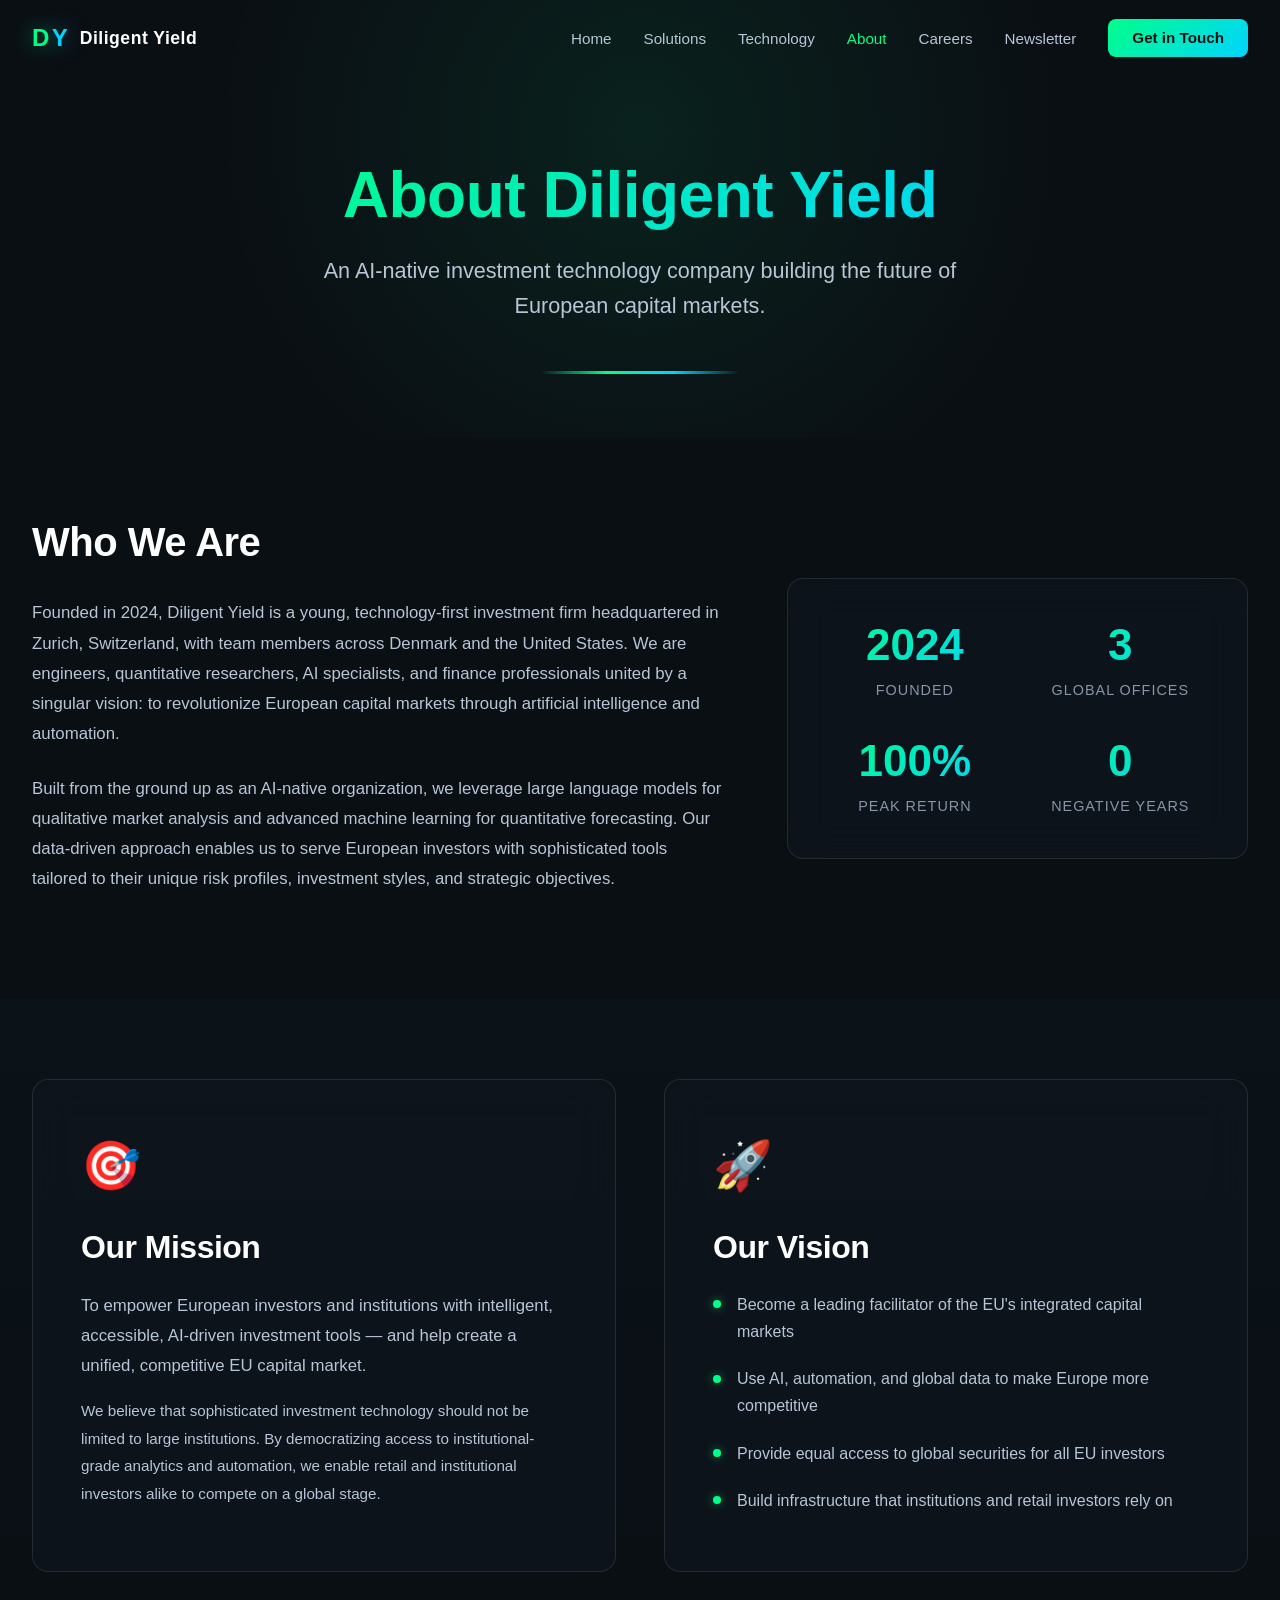
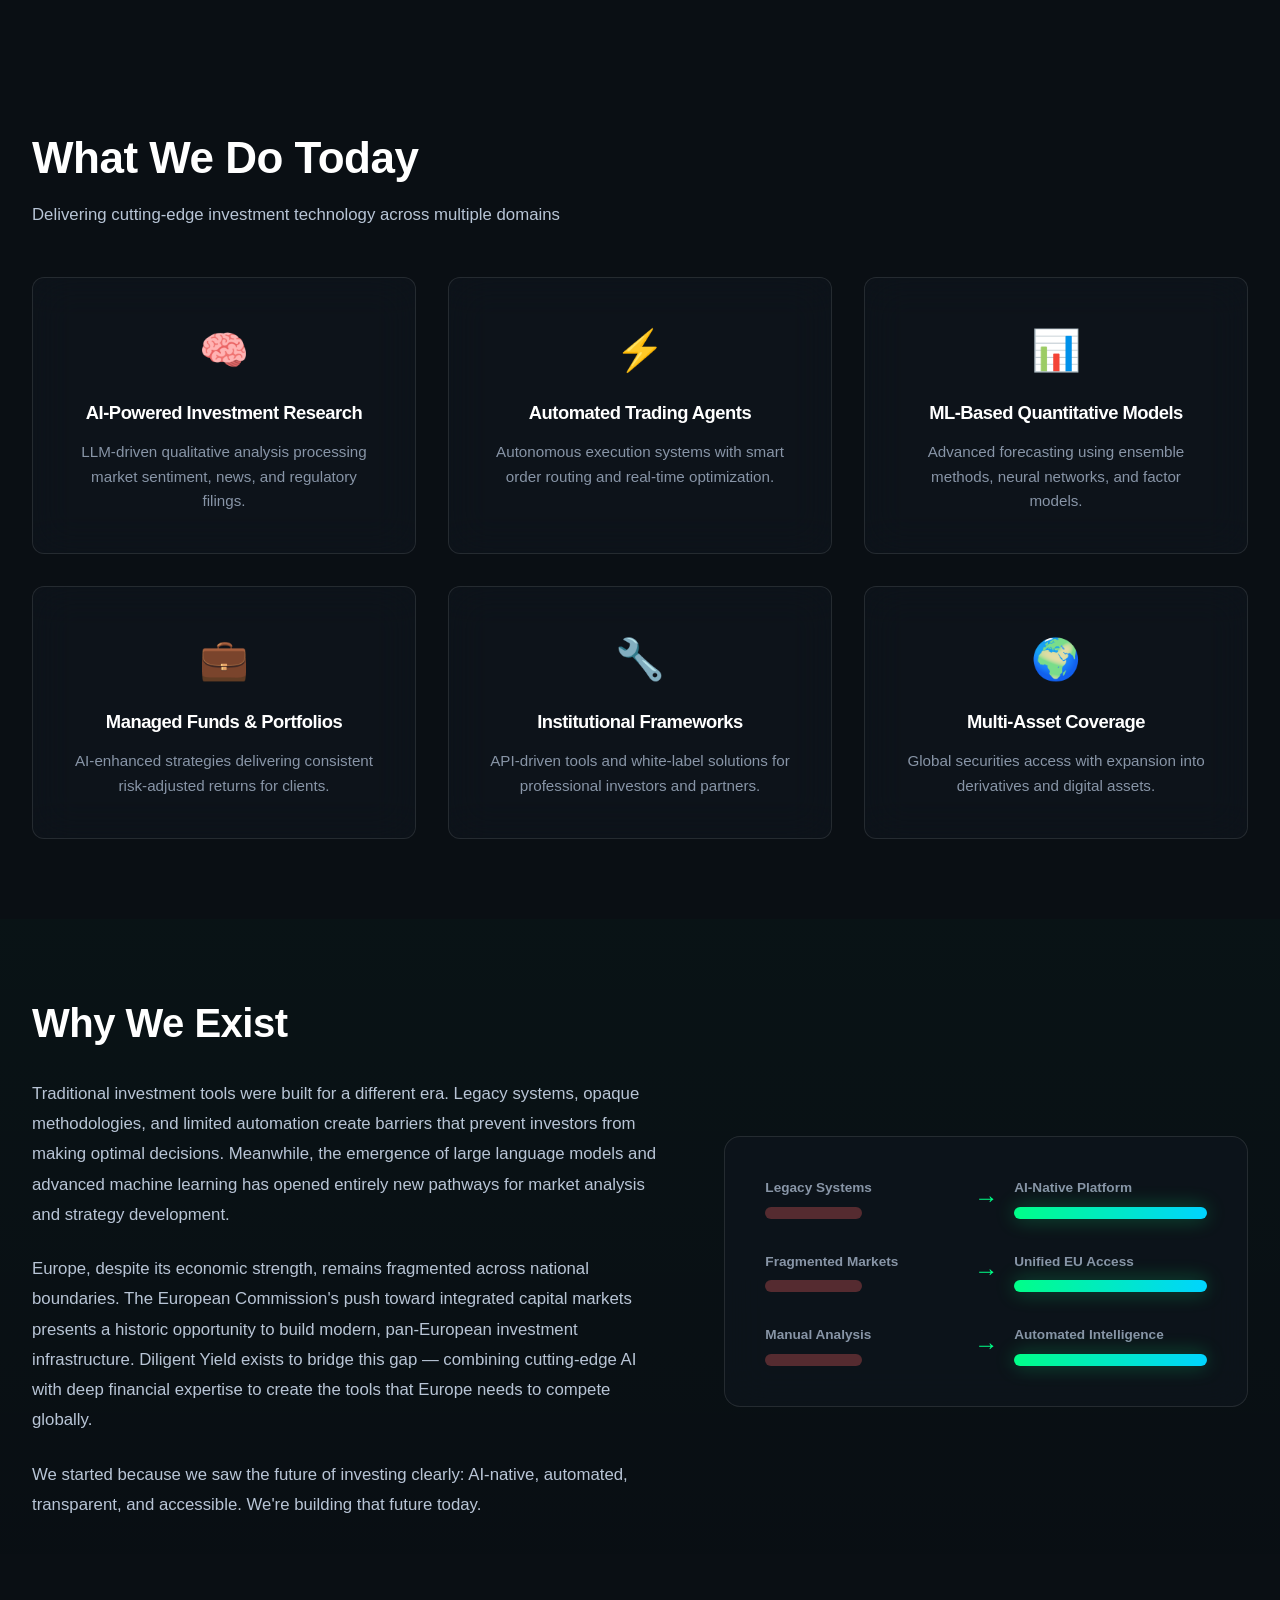
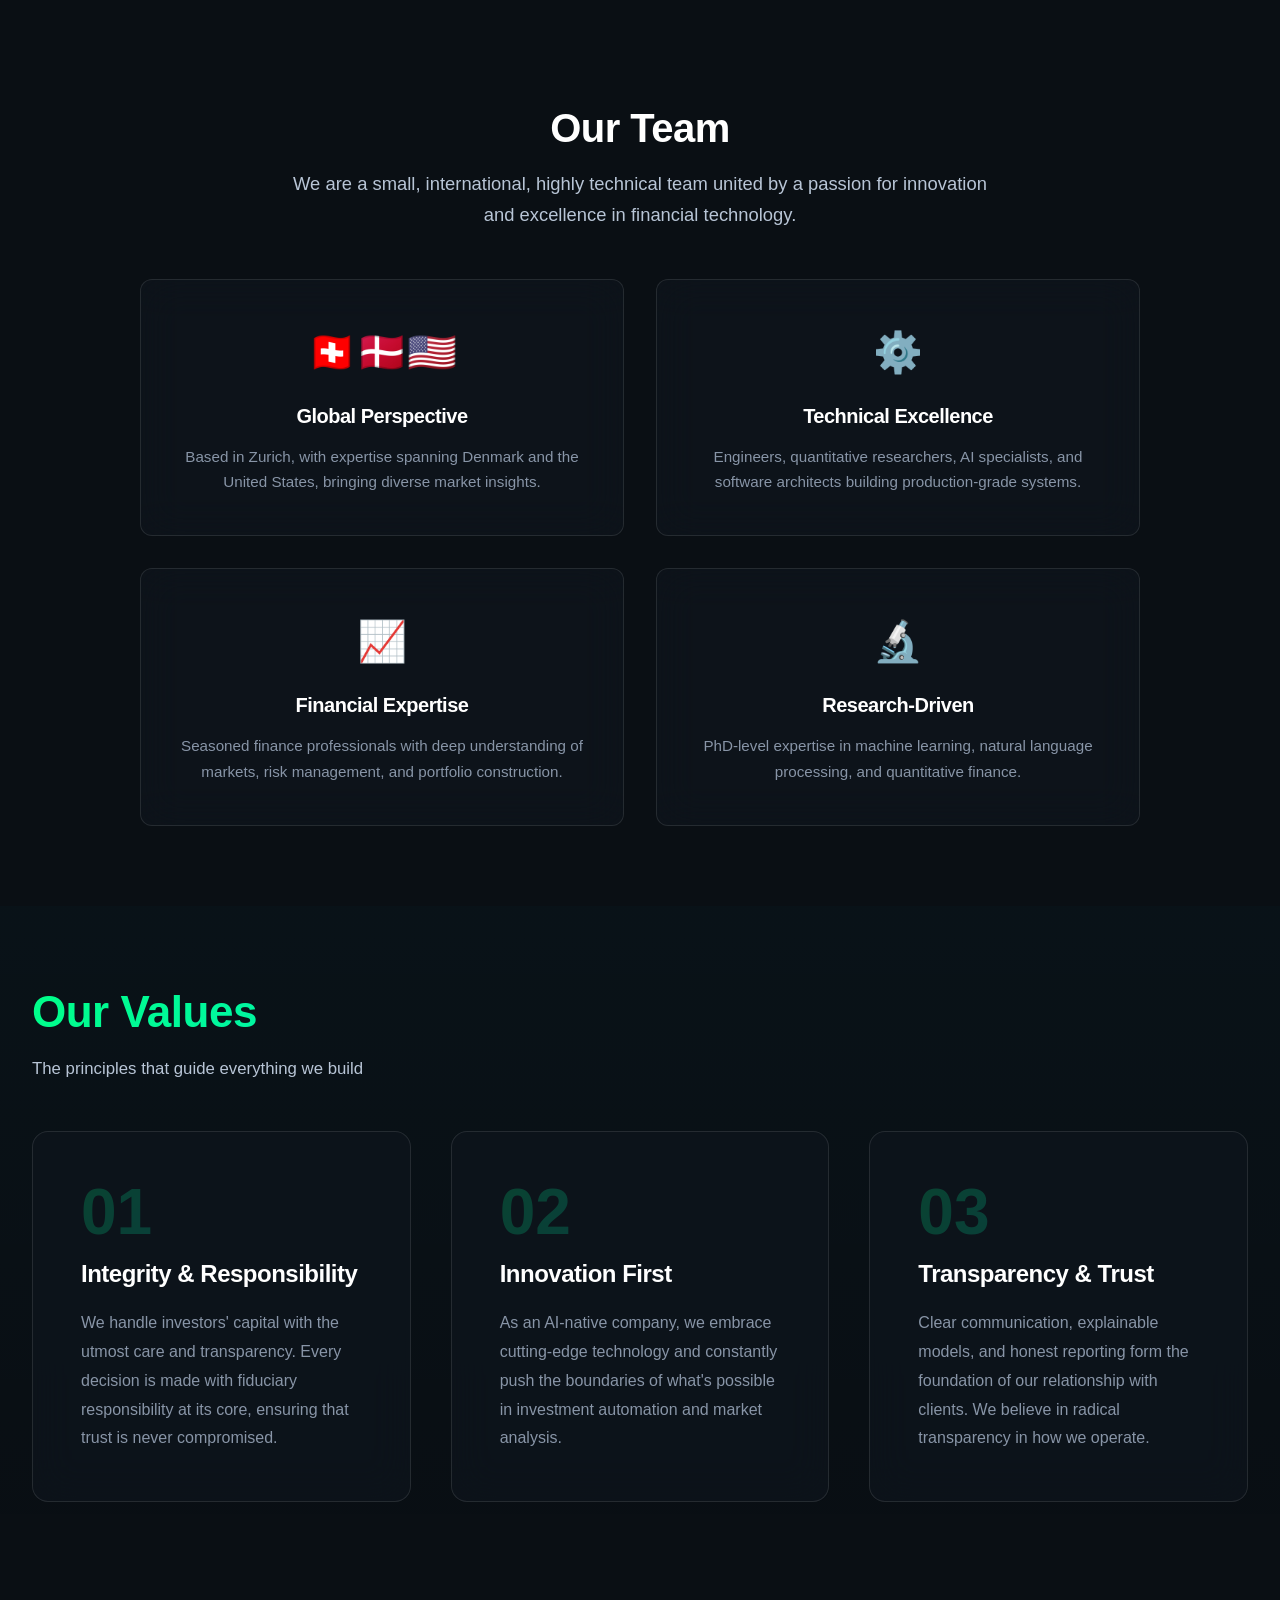
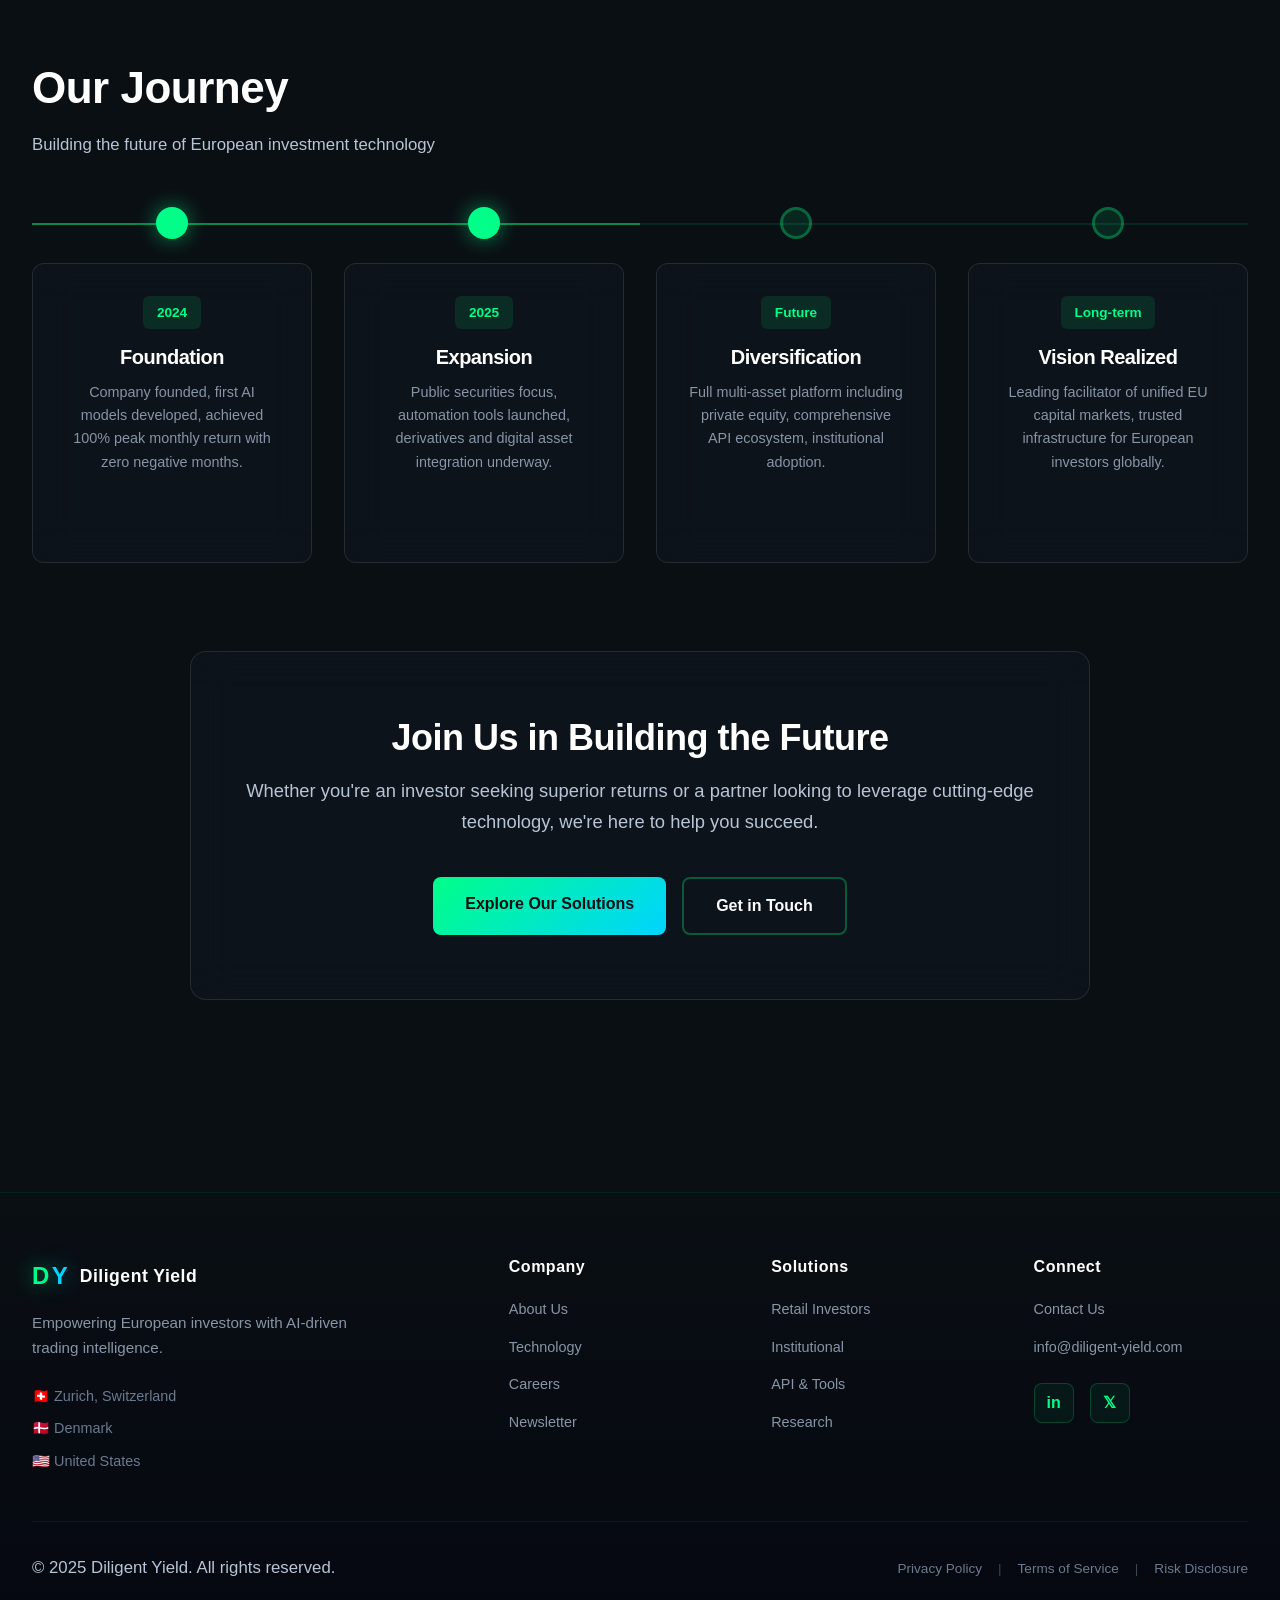
==== commit 729c4d40: "favicon" ====
--- a/about.html
+++ b/about.html
@@ -5,6 +5,7 @@
   <meta name="viewport" content="width=device-width, initial-scale=1.0">
   <meta name="description" content="Learn about Diligent Yield - AI-native investment technology company building the future of European capital markets since 2024.">
   <title>About Us | Diligent Yield</title>
+  <link rel="icon" type="image/x-icon" href="assets/images/logo_DY.jpg">
   
   <!-- CSS -->
   <link rel="stylesheet" href="assets/css/main.css">
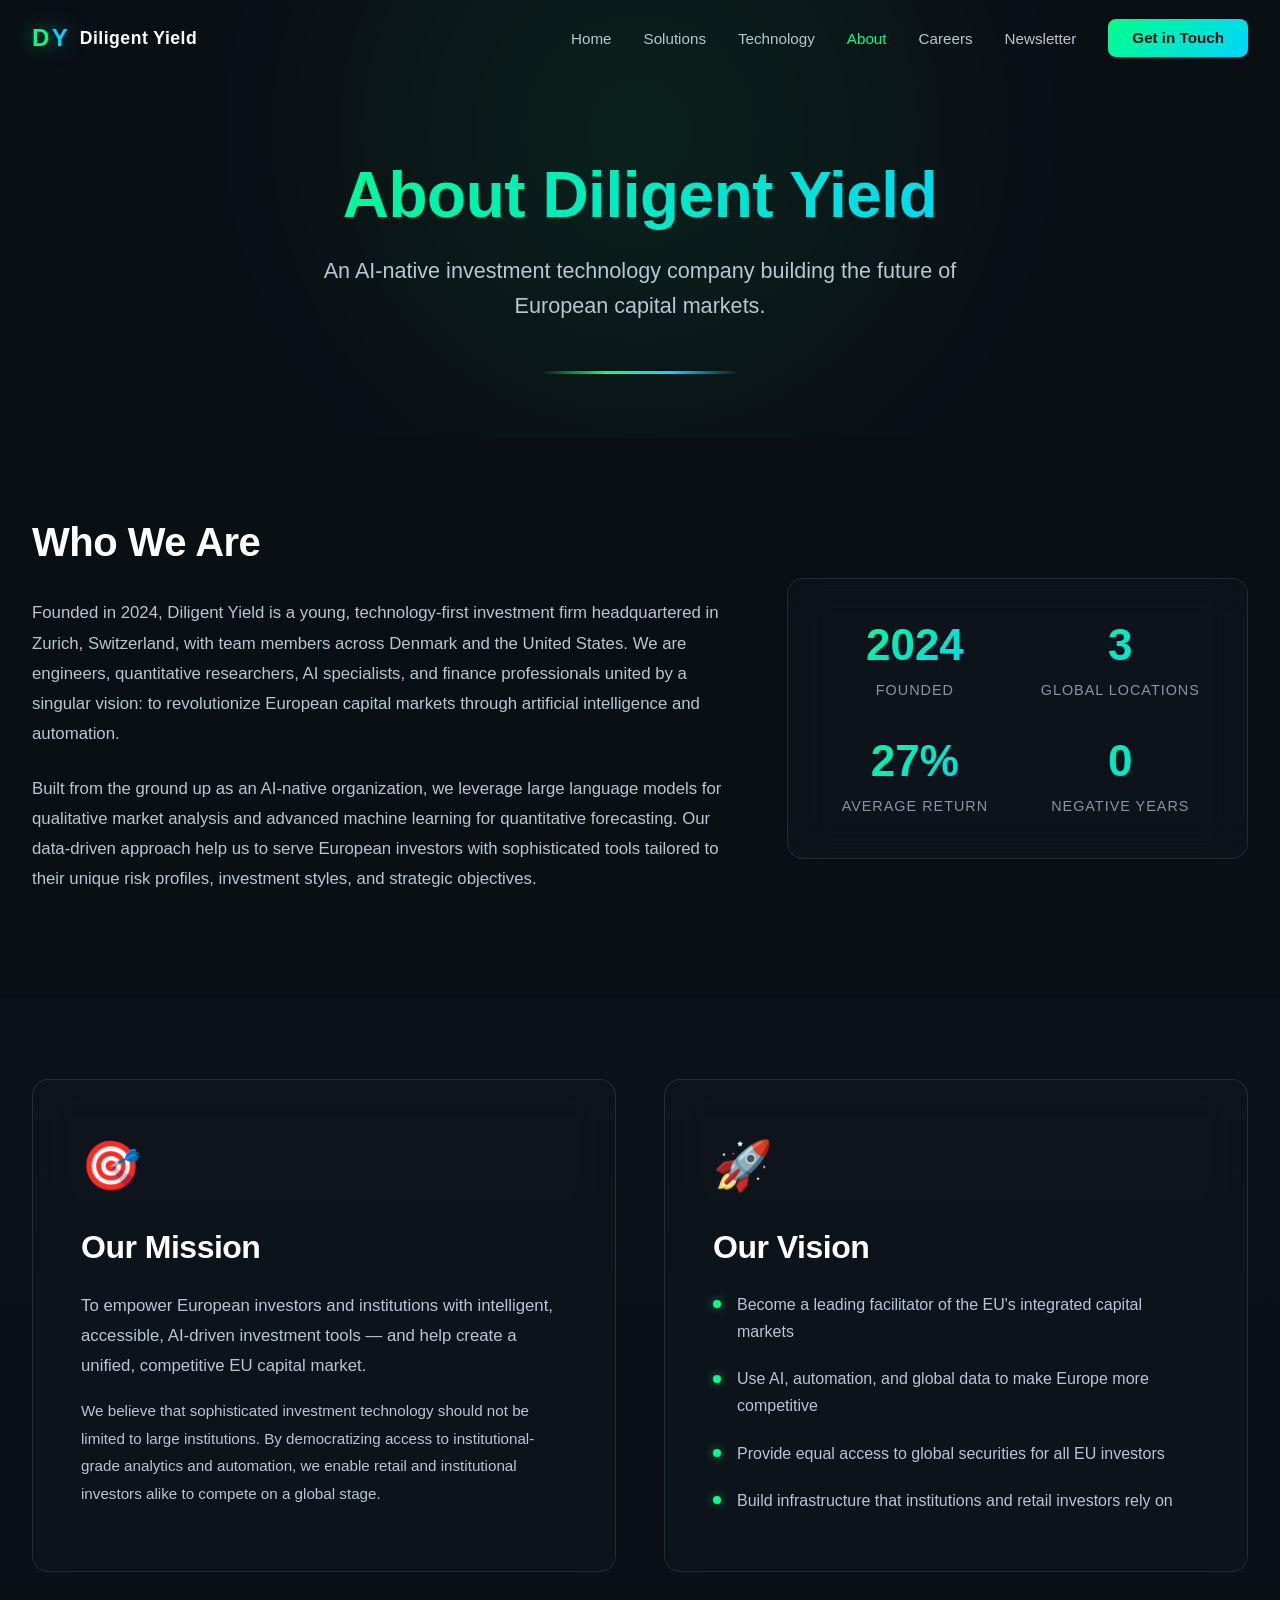
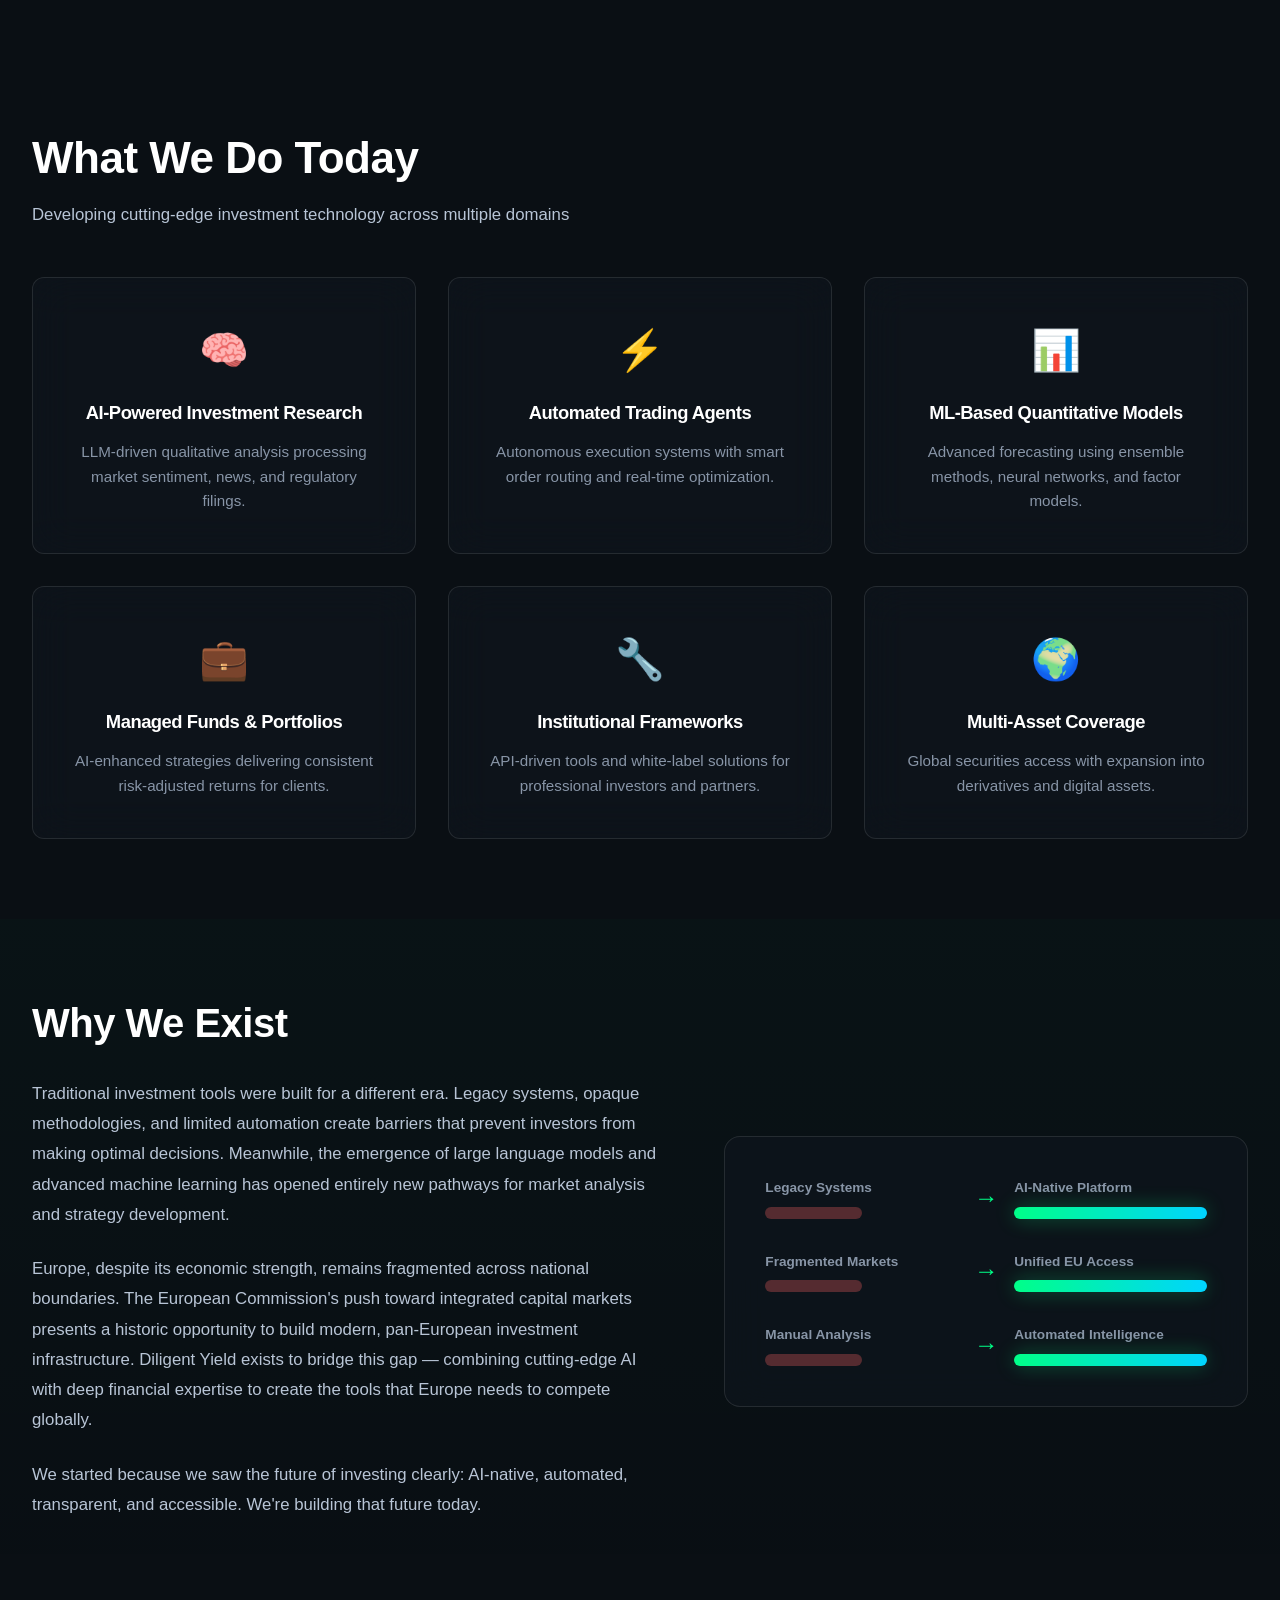
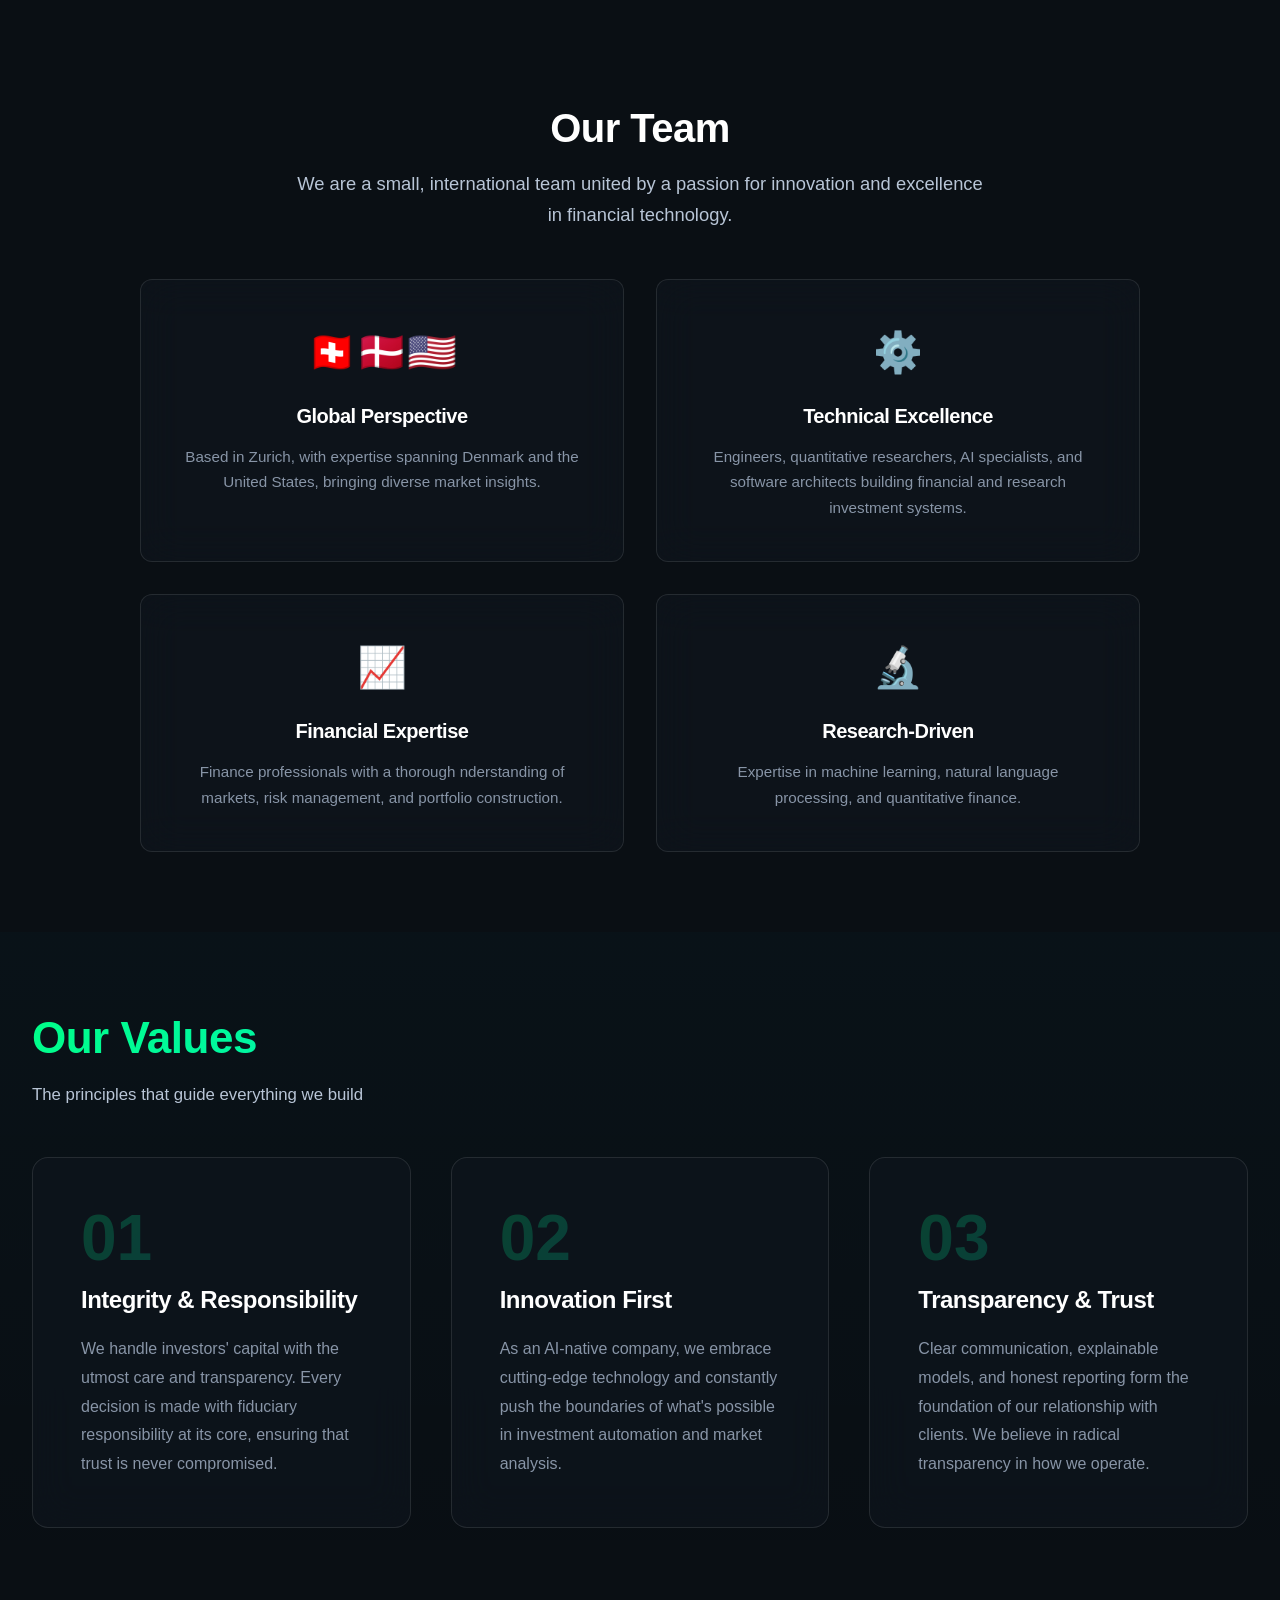
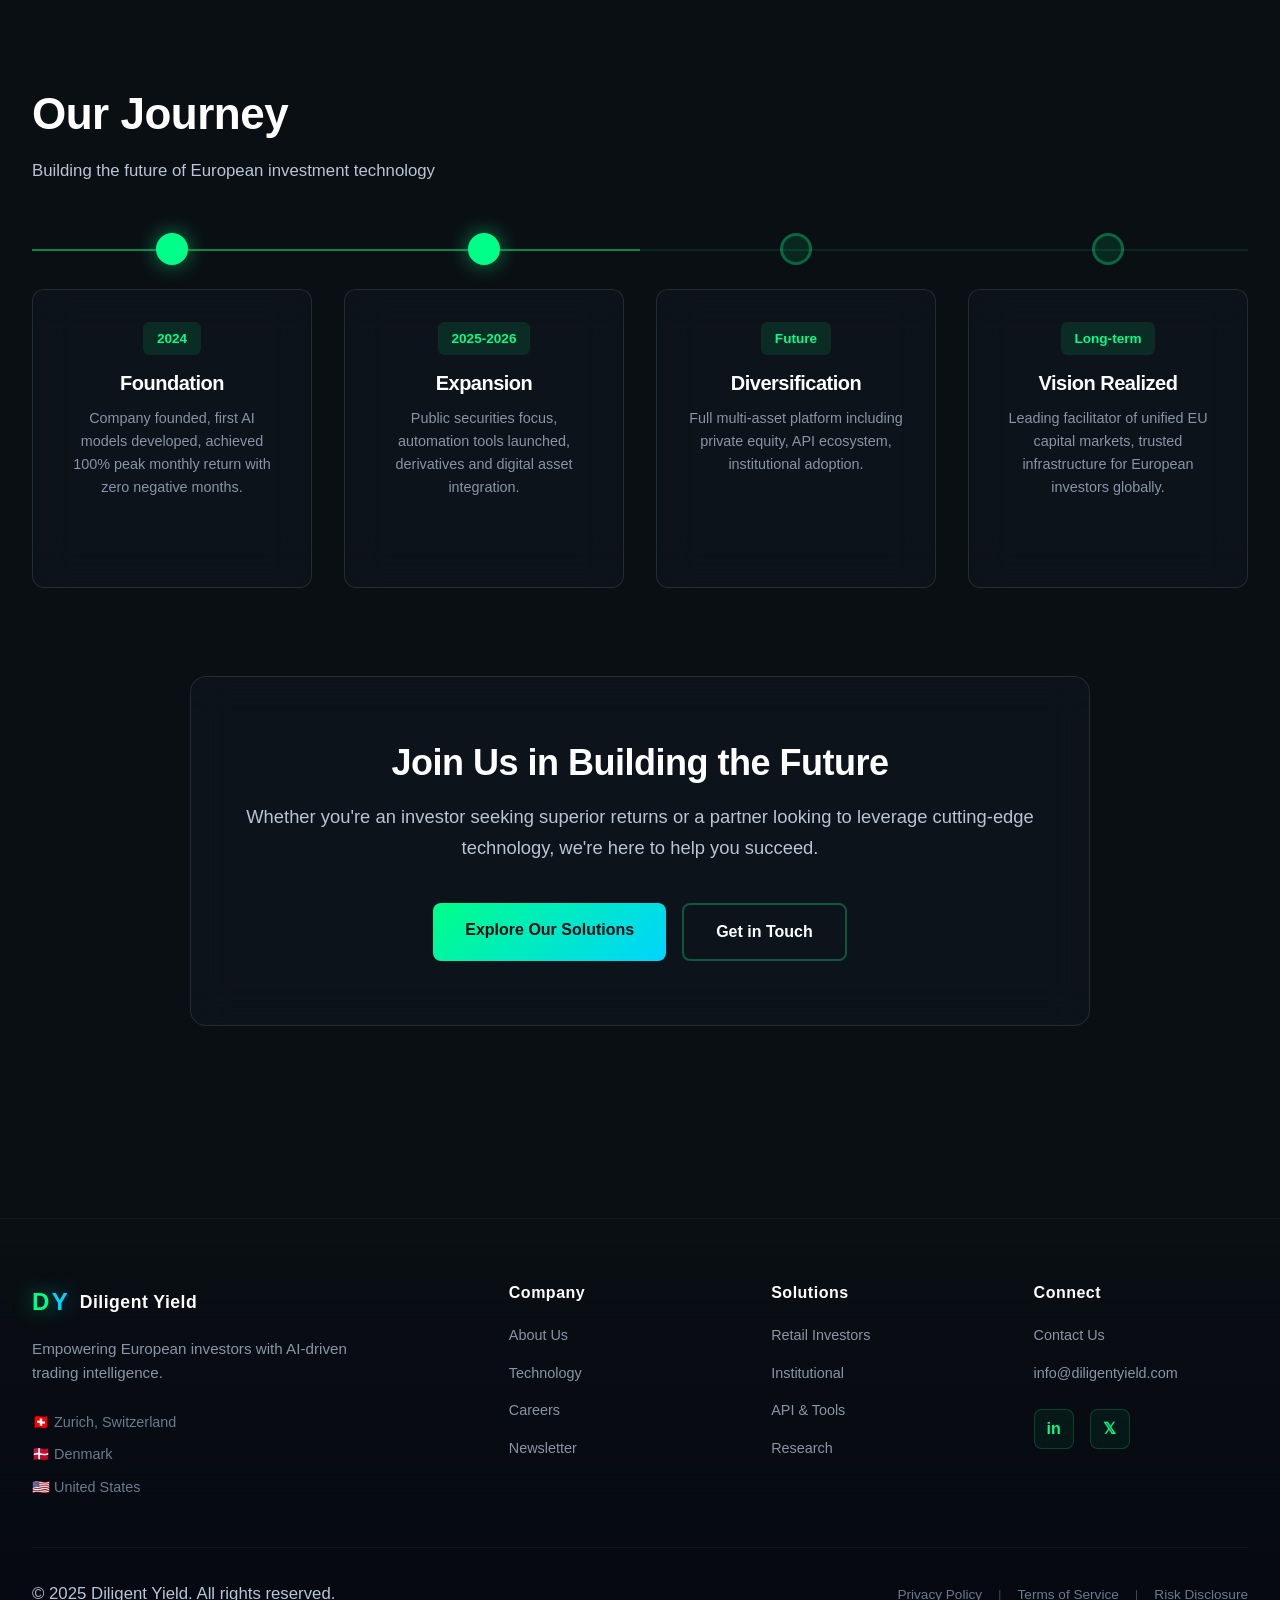
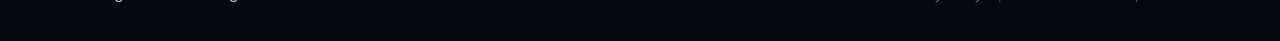
==== commit 2c379516: "work in progress and aimes" ====
--- a/about.html
+++ b/about.html
@@ -87,7 +87,7 @@
           <p>
             Built from the ground up as an AI-native organization, we leverage large language models 
             for qualitative market analysis and advanced machine learning for quantitative forecasting. 
-            Our data-driven approach enables us to serve European investors with sophisticated tools 
+            Our data-driven approach help us to serve European investors with sophisticated tools 
             tailored to their unique risk profiles, investment styles, and strategic objectives.
           </p>
         </div>
@@ -98,11 +98,11 @@
           </div>
           <div class="stat-block">
             <div class="stat-number">3</div>
-            <div class="stat-label">Global Offices</div>
+            <div class="stat-label">Global Locations</div>
           </div>
           <div class="stat-block">
-            <div class="stat-number">100%</div>
-            <div class="stat-label">Peak Return</div>
+            <div class="stat-number">27%</div>
+            <div class="stat-label">Average Return</div>
           </div>
           <div class="stat-block">
             <div class="stat-number">0</div>
@@ -166,7 +166,7 @@
     <div class="container">
       <div class="section-header">
         <h2>What We Do Today</h2>
-        <p>Delivering cutting-edge investment technology across multiple domains</p>
+        <p>Developing cutting-edge investment technology across multiple domains</p>
       </div>
       
       <div class="capabilities-grid">
@@ -281,7 +281,7 @@
       <div class="team-content">
         <h2>Our Team</h2>
         <p class="team-intro">
-          We are a small, international, highly technical team united by a passion for innovation 
+          We are a small, international team united by a passion for innovation 
           and excellence in financial technology.
         </p>
         
@@ -295,19 +295,19 @@
           <div class="team-attribute glass">
             <div class="attribute-icon">⚙️</div>
             <h3>Technical Excellence</h3>
-            <p>Engineers, quantitative researchers, AI specialists, and software architects building production-grade systems.</p>
+            <p>Engineers, quantitative researchers, AI specialists, and software architects building financial and research investment systems.</p>
           </div>
           
           <div class="team-attribute glass">
             <div class="attribute-icon">📈</div>
             <h3>Financial Expertise</h3>
-            <p>Seasoned finance professionals with deep understanding of markets, risk management, and portfolio construction.</p>
+            <p>Finance professionals with a thorough nderstanding of markets, risk management, and portfolio construction.</p>
           </div>
           
           <div class="team-attribute glass">
             <div class="attribute-icon">🔬</div>
             <h3>Research-Driven</h3>
-            <p>PhD-level expertise in machine learning, natural language processing, and quantitative finance.</p>
+            <p>Expertise in machine learning, natural language processing, and quantitative finance.</p>
           </div>
         </div>
       </div>
@@ -375,9 +375,9 @@
         <div class="timeline-stage active">
           <div class="stage-marker"></div>
           <div class="stage-content glass">
-            <span class="stage-year">2025</span>
+            <span class="stage-year">2025-2026</span>
             <h3>Expansion</h3>
-            <p>Public securities focus, automation tools launched, derivatives and digital asset integration underway.</p>
+            <p>Public securities focus, automation tools launched, derivatives and digital asset integration.</p>
           </div>
         </div>
         
@@ -386,7 +386,7 @@
           <div class="stage-content glass">
             <span class="stage-year">Future</span>
             <h3>Diversification</h3>
-            <p>Full multi-asset platform including private equity, comprehensive API ecosystem, institutional adoption.</p>
+            <p>Full multi-asset platform including private equity, API ecosystem, institutional adoption.</p>
           </div>
         </div>
         
@@ -463,7 +463,7 @@
           <h4 class="footer-heading">Connect</h4>
           <ul class="footer-links">
             <li><a href="contact.html">Contact Us</a></li>
-            <li><a href="mailto:info@diligent-yield.com">info@diligent-yield.com</a></li>
+            <li><a href="mailto:contact@diligentyield.com">info@diligentyield.com</a></li>
           </ul>
           <div class="footer-social">
             <a href="#" aria-label="LinkedIn" class="social-link">in</a>
